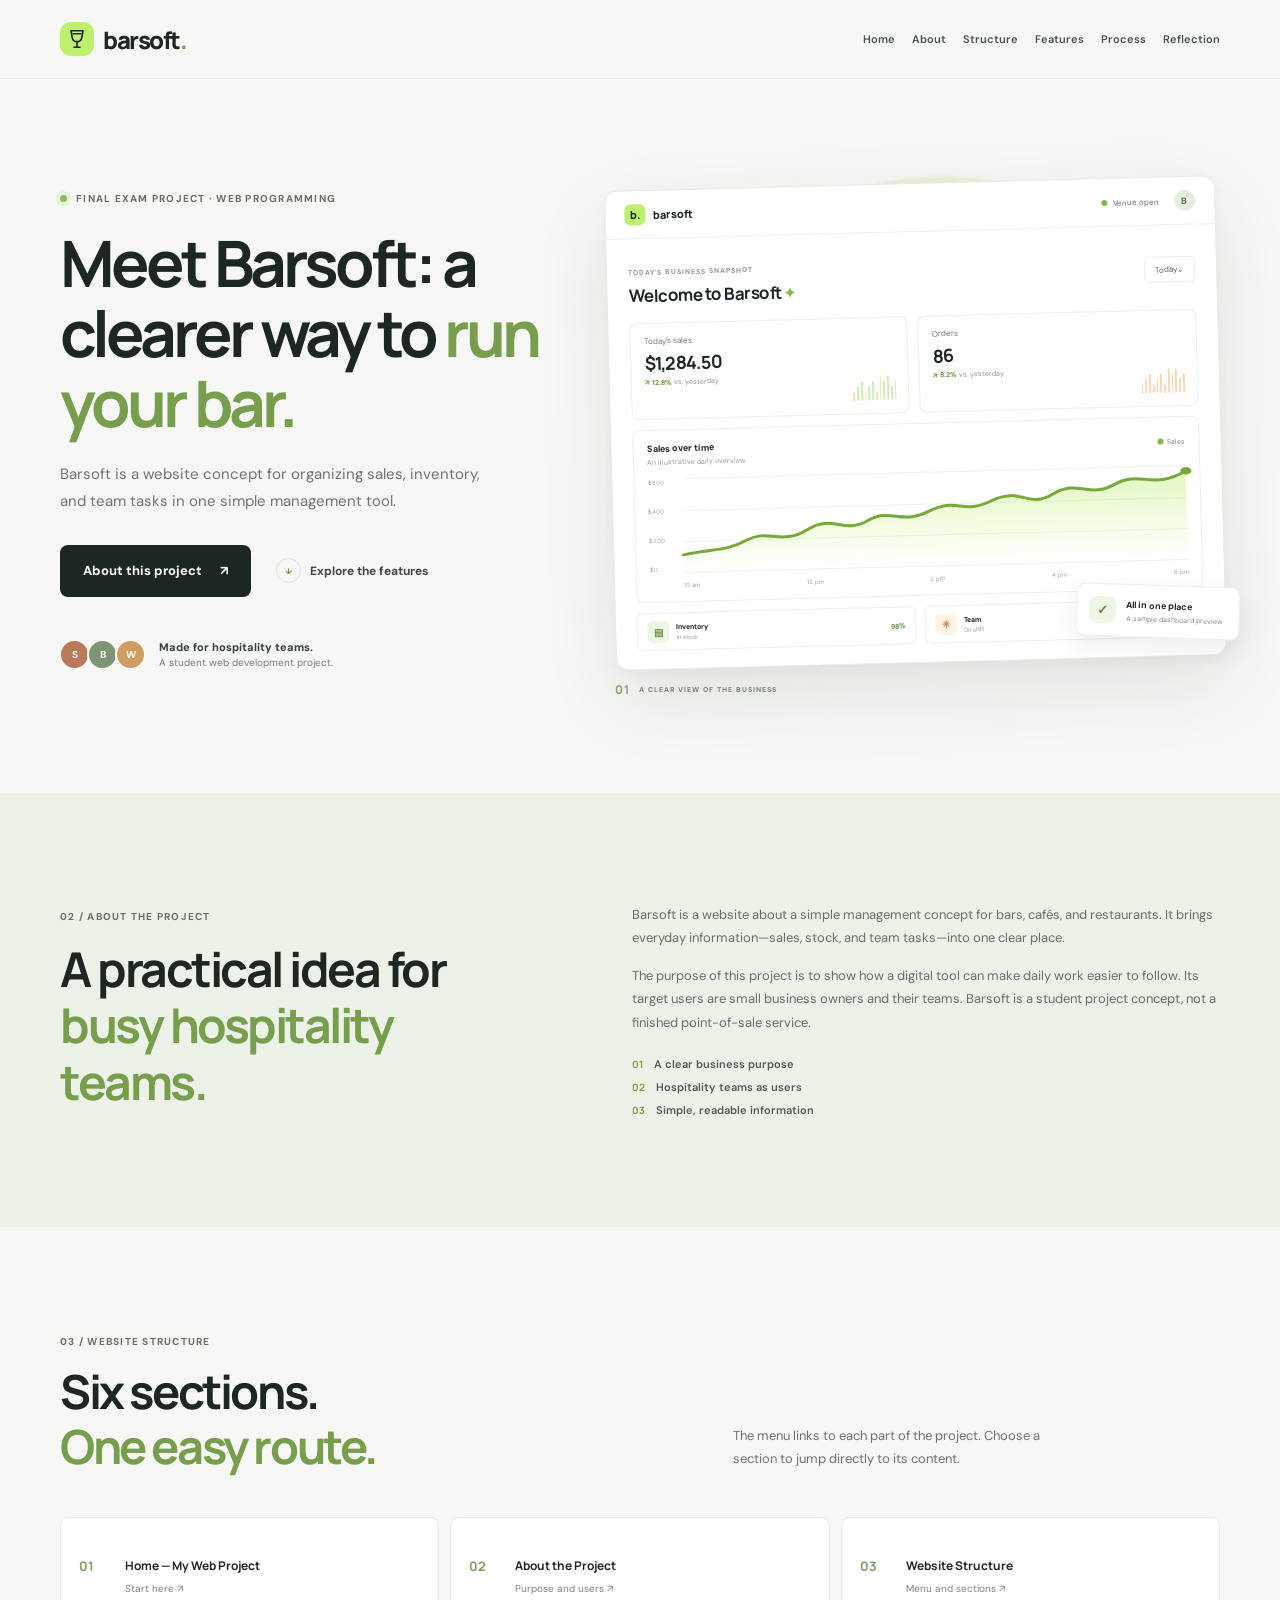
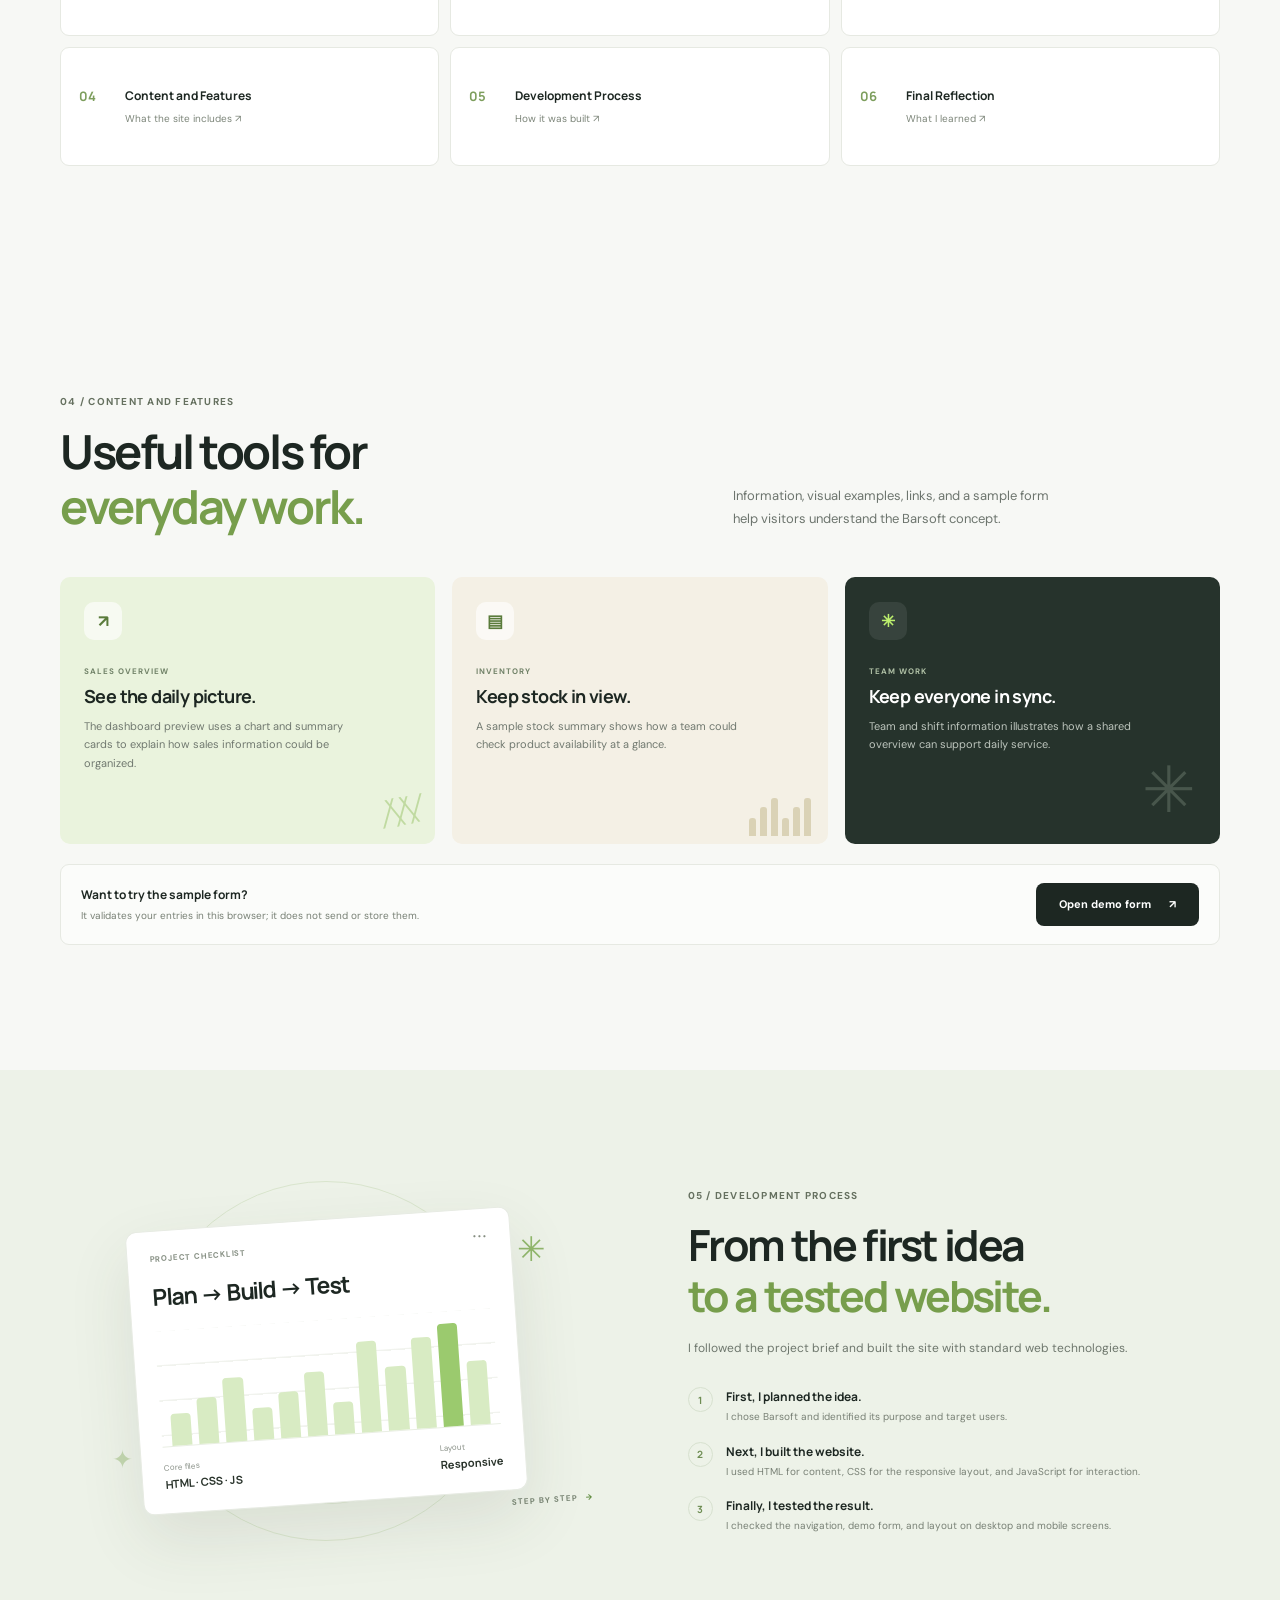
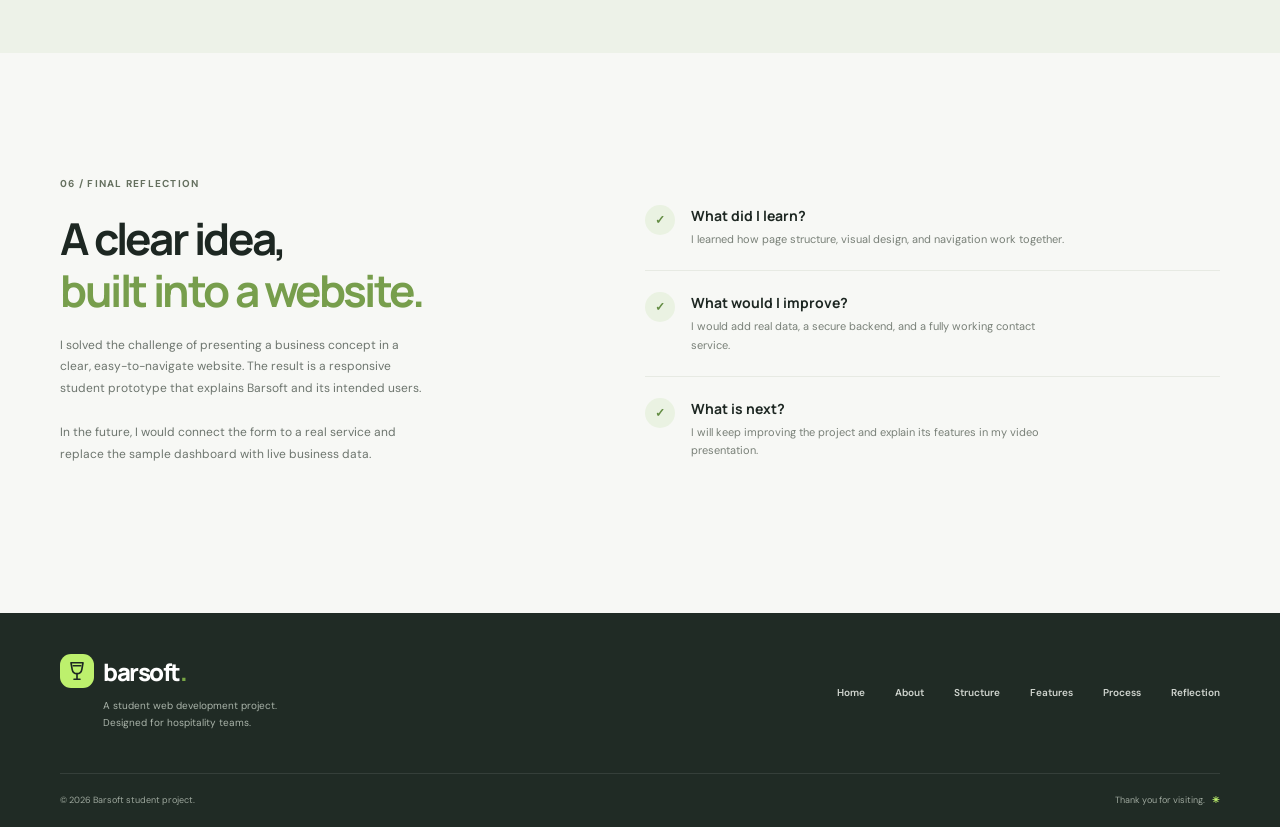
==== index.html @ 52012f5a "Add files via upload" ====
<!doctype html>
<html lang="en">
  <head>
    <meta charset="utf-8">
    <meta name="viewport" content="width=device-width, initial-scale=1">
    <meta name="theme-color" content="#f7f8f5">
    <meta name="description" content="Explore Barsoft, a web project concept for organizing sales, inventory, and team tasks for bars and restaurants.">
    <title>Barsoft — My Web Development Project</title>
    <link rel="preconnect" href="https://fonts.googleapis.com">
    <link rel="preconnect" href="https://fonts.gstatic.com" crossorigin>
    <link href="https://fonts.googleapis.com/css2?family=DM+Sans:wght@400;500;600;700&family=Manrope:wght@400;500;600;700;800&display=swap" rel="stylesheet">
    <link rel="stylesheet" href="styles.css">
    <script src="script.js" defer></script>
  </head>
  <body>
    <header class="site-header">
      <nav class="navigation container" aria-label="Main navigation">
        <a class="brand" href="#home" aria-label="Barsoft home">
          <span class="brand-mark" aria-hidden="true">
            <svg viewBox="0 0 32 32" fill="none">
              <path d="M8 5h16l-1.6 9.1a6.5 6.5 0 0 1-12.8 0L8 5Z" stroke="currentColor" stroke-width="2.2" stroke-linejoin="round"/>
              <path d="M12 27h8M16 20v7M11 9h10" stroke="currentColor" stroke-width="2.2" stroke-linecap="round"/>
            </svg>
          </span>
          <span>barsoft<span class="brand-period">.</span></span>
        </a>

        <button class="menu-toggle" type="button" aria-expanded="false" aria-controls="primary-menu" aria-label="Open menu">
          <span></span>
          <span></span>
        </button>

        <div class="navigation-menu" id="primary-menu">
          <a href="#home">Home</a>
          <a href="#about">About</a>
          <a href="#structure">Structure</a>
          <a href="#content-features">Features</a>
          <a href="#development-process">Process</a>
          <a href="#final-reflection">Reflection</a>
        </div>
      </nav>
    </header>

    <main>
      <section class="hero section container" id="home">
        <div class="hero-copy">
          <p class="eyebrow"><span class="eyebrow-dot"></span> FINAL EXAM PROJECT · WEB PROGRAMMING</p>
          <h1>Meet Barsoft: a clearer way to <span>run your bar.</span></h1>
          <p class="hero-description">Barsoft is a website concept for organizing sales, inventory, and team tasks in one simple management tool.</p>
          <div class="hero-actions">
            <a class="button button-dark" href="#about">About this project <span aria-hidden="true">↗</span></a>
            <a class="text-link" href="#content-features"><span class="play-icon" aria-hidden="true">↓</span> Explore the features</a>
          </div>
          <div class="hero-proof">
            <div class="avatar-stack" aria-hidden="true">
              <span class="avatar avatar-one">S</span>
              <span class="avatar avatar-two">B</span>
              <span class="avatar avatar-three">W</span>
            </div>
            <p><strong>Made for hospitality teams.</strong><br>A student web development project.</p>
          </div>
        </div>

        <div class="hero-visual" aria-label="Illustrative Barsoft sales dashboard preview">
          <div class="visual-glow"></div>
          <div class="dashboard">
            <div class="dashboard-top">
              <div class="dashboard-brand"><span class="mini-mark">b.</span> barsoft</div>
              <div class="dashboard-user"><span class="status-dot"></span> Venue open <span class="user-avatar">B</span></div>
            </div>
            <div class="dashboard-content">
              <div class="dashboard-heading">
                <div><span class="dashboard-date">TODAY'S BUSINESS SNAPSHOT</span><h2>Welcome to Barsoft <span aria-hidden="true">✦</span></h2></div>
                <span class="period-pill">Today⌄</span>
              </div>
              <div class="metric-grid">
                <article class="metric-card">
                  <span>Today's sales</span><strong>$1,284.50</strong>
                  <small class="metric-positive">↗ 12.8% <span>vs. yesterday</span></small>
                  <div class="sparkline sparkline-green" aria-hidden="true"><i></i><i></i><i></i><i></i><i></i><i></i><i></i><i></i><i></i><i></i><i></i><i></i></div>
                </article>
                <article class="metric-card">
                  <span>Orders</span><strong>86</strong>
                  <small class="metric-positive">↗ 8.2% <span>vs. yesterday</span></small>
                  <div class="sparkline sparkline-orange" aria-hidden="true"><i></i><i></i><i></i><i></i><i></i><i></i><i></i><i></i><i></i><i></i><i></i><i></i></div>
                </article>
              </div>
              <article class="sales-card">
                <div class="sales-card-heading"><div><strong>Sales over time</strong><span>An illustrative daily overview</span></div><span class="legend"><i></i> Sales</span></div>
                <div class="chart" aria-label="Illustrative chart showing sales increasing during the day">
                  <div class="chart-y-labels"><span>$600</span><span>$400</span><span>$200</span><span>$0</span></div>
                  <div class="chart-plot">
                    <span class="chart-gridline line-one"></span><span class="chart-gridline line-two"></span><span class="chart-gridline line-three"></span><span class="chart-gridline line-four"></span>
                    <svg viewBox="0 0 450 130" preserveAspectRatio="none" role="img" aria-label="Sales increase during the day in this example chart">
                      <defs><linearGradient id="chart-fill" x1="0" x2="0" y1="0" y2="1"><stop offset="0" stop-color="#bdf06d" stop-opacity=".42"/><stop offset="1" stop-color="#bdf06d" stop-opacity="0"/></linearGradient></defs>
                      <path d="M0 105 C28 97 38 102 57 87 S88 96 111 75 S143 83 165 65 S194 73 220 54 S249 61 276 42 S308 55 331 35 S363 43 386 24 S420 34 450 8 V130 H0Z" fill="url(#chart-fill)"/>
                      <path d="M0 105 C28 97 38 102 57 87 S88 96 111 75 S143 83 165 65 S194 73 220 54 S249 61 276 42 S308 55 331 35 S363 43 386 24 S420 34 450 8" fill="none" stroke="#76a83a" stroke-width="3" vector-effect="non-scaling-stroke" stroke-linecap="round"/>
                      <circle cx="450" cy="8" r="5" fill="#76a83a" vector-effect="non-scaling-stroke"/>
                    </svg>
                    <div class="chart-x-labels"><span>10 am</span><span>12 pm</span><span>2 pm</span><span>4 pm</span><span>6 pm</span></div>
                  </div>
                </div>
              </article>
              <div class="dashboard-bottom">
                <span><i class="bottom-icon inventory-icon">▤</i><span>Inventory<small>In stock</small></span><b>98%</b></span>
                <span><i class="bottom-icon team-icon">✳</i><span>Team<small>On shift</small></span><b>6 people</b></span>
              </div>
            </div>
          </div>
          <div class="floating-note"><span class="note-icon">✓</span><span><strong>All in one place</strong><small>A sample dashboard preview</small></span></div>
          <div class="visual-caption"><span>01</span> A CLEAR VIEW OF THE BUSINESS</div>
        </div>
      </section>

      <section class="about-section section" id="about">
        <div class="container about-layout">
          <div>
            <p class="eyebrow">02 / ABOUT THE PROJECT</p>
            <h2>A practical idea for <span>busy hospitality teams.</span></h2>
          </div>
          <div class="about-copy">
            <p>Barsoft is a website about a simple management concept for bars, cafés, and restaurants. It brings everyday information—sales, stock, and team tasks—into one clear place.</p>
            <p>The purpose of this project is to show how a digital tool can make daily work easier to follow. Its target users are small business owners and their teams. Barsoft is a student project concept, not a finished point-of-sale service.</p>
            <div class="about-facts">
              <span><strong>01</strong> A clear business purpose</span>
              <span><strong>02</strong> Hospitality teams as users</span>
              <span><strong>03</strong> Simple, readable information</span>
            </div>
          </div>
        </div>
      </section>

      <section class="structure-section section container" id="structure">
        <div class="section-intro">
          <p class="eyebrow">03 / WEBSITE STRUCTURE</p>
          <h2>Six sections.<br><span>One easy route.</span></h2>
          <p>The menu links to each part of the project. Choose a section to jump directly to its content.</p>
        </div>
        <div class="structure-grid">
          <a href="#home"><span>01</span><strong>Home — My Web Project</strong><i>Start here ↗</i></a>
          <a href="#about"><span>02</span><strong>About the Project</strong><i>Purpose and users ↗</i></a>
          <a href="#structure"><span>03</span><strong>Website Structure</strong><i>Menu and sections ↗</i></a>
          <a href="#content-features"><span>04</span><strong>Content and Features</strong><i>What the site includes ↗</i></a>
          <a href="#development-process"><span>05</span><strong>Development Process</strong><i>How it was built ↗</i></a>
          <a href="#final-reflection"><span>06</span><strong>Final Reflection</strong><i>What I learned ↗</i></a>
        </div>
      </section>

      <section class="section features-section container" id="content-features">
        <div class="section-intro">
          <p class="eyebrow">04 / CONTENT AND FEATURES</p>
          <h2>Useful tools for<br><span>everyday work.</span></h2>
          <p>Information, visual examples, links, and a sample form help visitors understand the Barsoft concept.</p>
        </div>
        <div class="feature-grid">
          <article class="feature-card feature-card-green">
            <span class="feature-icon">↗</span>
            <p class="feature-number">SALES OVERVIEW</p>
            <h3>See the daily picture.</h3>
            <p>The dashboard preview uses a chart and summary cards to explain how sales information could be organized.</p>
            <span class="feature-decoration sales-decoration" aria-hidden="true">╱╲╱╲╱</span>
          </article>
          <article class="feature-card feature-card-cream">
            <span class="feature-icon">▤</span>
            <p class="feature-number">INVENTORY</p>
            <h3>Keep stock in view.</h3>
            <p>A sample stock summary shows how a team could check product availability at a glance.</p>
            <span class="feature-decoration inventory-decoration" aria-hidden="true"><i></i><i></i><i></i><i></i><i></i><i></i></span>
          </article>
          <article class="feature-card feature-card-dark">
            <span class="feature-icon">✳</span>
            <p class="feature-number">TEAM WORK</p>
            <h3>Keep everyone in sync.</h3>
            <p>Team and shift information illustrates how a shared overview can support daily service.</p>
            <span class="feature-decoration team-decoration" aria-hidden="true">✳</span>
          </article>
        </div>
        <div class="feature-contact">
          <div><strong>Want to try the sample form?</strong><span>It validates your entries in this browser; it does not send or store them.</span></div>
          <button class="button button-dark demo-trigger" type="button">Open demo form <span aria-hidden="true">↗</span></button>
        </div>
      </section>

      <section class="workflow-section" id="development-process">
        <div class="container workflow-layout">
          <div class="workflow-art" aria-hidden="true">
            <div class="workflow-circle circle-back"></div>
            <div class="workflow-circle circle-front"></div>
            <div class="workflow-card">
              <div class="workflow-card-top"><span>PROJECT CHECKLIST</span><span>•••</span></div>
              <div class="workflow-card-total">Plan → Build → Test</div>
              <div class="workflow-bars"><i></i><i></i><i></i><i></i><i></i><i></i><i></i><i></i><i></i><i></i><i></i><i></i></div>
              <div class="workflow-card-foot"><span>Core files <b>HTML · CSS · JS</b></span><span>Layout <b>Responsive</b></span></div>
            </div>
            <span class="art-star star-one">✳</span><span class="art-star star-two">✦</span>
            <span class="art-label">STEP BY STEP <b>→</b></span>
          </div>
          <div class="workflow-copy">
            <p class="eyebrow">05 / DEVELOPMENT PROCESS</p>
            <h2>From the first idea<br><span>to a tested website.</span></h2>
            <p>I followed the project brief and built the site with standard web technologies.</p>
            <ol class="steps-list">
              <li><span>1</span><div><h3>First, I planned the idea.</h3><p>I chose Barsoft and identified its purpose and target users.</p></div></li>
              <li><span>2</span><div><h3>Next, I built the website.</h3><p>I used HTML for content, CSS for the responsive layout, and JavaScript for interaction.</p></div></li>
              <li><span>3</span><div><h3>Finally, I tested the result.</h3><p>I checked the navigation, demo form, and layout on desktop and mobile screens.</p></div></li>
            </ol>
          </div>
        </div>
      </section>

      <section class="benefits-section section container" id="final-reflection">
        <div class="benefits-copy">
          <p class="eyebrow">06 / FINAL REFLECTION</p>
          <h2>A clear idea,<br><span>built into a website.</span></h2>
          <p>I solved the challenge of presenting a business concept in a clear, easy-to-navigate website. The result is a responsive student prototype that explains Barsoft and its intended users.</p>
          <p>In the future, I would connect the form to a real service and replace the sample dashboard with live business data.</p>
        </div>
        <div class="benefit-list">
          <article><span class="benefit-check">✓</span><div><h3>What did I learn?</h3><p>I learned how page structure, visual design, and navigation work together.</p></div></article>
          <article><span class="benefit-check">✓</span><div><h3>What would I improve?</h3><p>I would add real data, a secure backend, and a fully working contact service.</p></div></article>
          <article><span class="benefit-check">✓</span><div><h3>What is next?</h3><p>I will keep improving the project and explain its features in my video presentation.</p></div></article>
        </div>
      </section>
    </main>

    <footer class="site-footer">
      <div class="container footer-main">
        <div class="footer-brand">
          <a class="brand brand-light" href="#home">
            <span class="brand-mark" aria-hidden="true">
              <svg viewBox="0 0 32 32" fill="none"><path d="M8 5h16l-1.6 9.1a6.5 6.5 0 0 1-12.8 0L8 5Z" stroke="currentColor" stroke-width="2.2" stroke-linejoin="round"/><path d="M12 27h8M16 20v7M11 9h10" stroke="currentColor" stroke-width="2.2" stroke-linecap="round"/></svg>
            </span>
            <span>barsoft<span class="brand-period">.</span></span>
          </a>
          <p>A student web development project.<br>Designed for hospitality teams.</p>
        </div>
        <div class="footer-links">
          <a href="#home">Home</a>
          <a href="#about">About</a>
          <a href="#structure">Structure</a>
          <a href="#content-features">Features</a>
          <a href="#development-process">Process</a>
          <a href="#final-reflection">Reflection</a>
        </div>
      </div>
      <div class="container footer-bottom"><span>© <span id="current-year">2026</span> Barsoft student project.</span><span>Thank you for visiting. <b>✳</b></span></div>
    </footer>

    <dialog class="demo-dialog" aria-labelledby="dialog-title">
      <button class="dialog-close" type="button" aria-label="Close demo form">×</button>
      <p class="eyebrow">SAMPLE INTERACTIVE FEATURE</p>
      <h2 id="dialog-title">Barsoft demo request</h2>
      <p class="dialog-description">Enter sample details to try the form. This student project does not send your information.</p>
      <form class="demo-form">
        <label for="name">Your name</label>
        <input id="name" name="name" type="text" autocomplete="name" placeholder="e.g., Alex Morgan" required>
        <label for="email">Email address</label>
        <input id="email" name="email" type="email" autocomplete="email" placeholder="alex@example.com" required>
        <label for="business">Type of business</label>
        <select id="business" name="business" required>
          <option value="" disabled selected>Select an option</option>
          <option>Restaurant</option>
          <option>Bar</option>
          <option>Café</option>
          <option>Food truck</option>
          <option>Other</option>
        </select>
        <button class="button button-dark form-submit" type="submit">Try the sample form <span aria-hidden="true">↗</span></button>
        <p class="form-message" aria-live="polite"></p>
      </form>
      <p class="form-note">Demo only: your information stays in this browser session and is not submitted to a server.</p>
    </dialog>
  </body>
</html>
---- styles.css ----
:root {
  color-scheme: light;
  --ink: #1d2722;
  --muted: #6d756e;
  --green: #bdf06d;
  --green-dark: #4f742e;
  --paper: #f7f8f5;
  --line: #e7eae3;
  --font-display: "Manrope", sans-serif;
  --font-body: "DM Sans", sans-serif;
}

* {
  box-sizing: border-box;
}

html {
  scroll-behavior: smooth;
  scroll-padding-top: 88px;
}

body {
  margin: 0;
  background: var(--paper);
  color: var(--ink);
  font-family: var(--font-body);
  -webkit-font-smoothing: antialiased;
}

body.dialog-open {
  overflow: hidden;
}

a {
  color: inherit;
  text-decoration: none;
}

button,
input,
select {
  font: inherit;
}

button,
a {
  -webkit-tap-highlight-color: transparent;
}

.container {
  width: min(1160px, calc(100% - 64px));
  margin: 0 auto;
}

.section {
  padding-top: 110px;
  padding-bottom: 110px;
}

.site-header {
  position: sticky;
  z-index: 20;
  top: 0;
  background: rgb(247 248 245 / 92%);
  border-bottom: 1px solid rgb(29 39 34 / 6%);
  backdrop-filter: blur(16px);
}

.navigation {
  display: flex;
  min-height: 78px;
  align-items: center;
  justify-content: space-between;
}

.brand {
  display: inline-flex;
  align-items: center;
  gap: 9px;
  font-family: var(--font-display);
  font-size: 24px;
  font-weight: 800;
  letter-spacing: -1.5px;
}

.brand-mark {
  display: grid;
  width: 34px;
  height: 34px;
  place-items: center;
  border-radius: 11px;
  background: var(--green);
  color: var(--ink);
}

.brand-mark svg {
  width: 24px;
  height: 24px;
}

.brand-period {
  color: #77a644;
}

.navigation-menu {
  display: flex;
  align-items: center;
  gap: 17px;
  color: #48514b;
  font-size: 11px;
  font-weight: 600;
}

.navigation-menu > a:not(.button),
.footer-links a {
  transition: color 180ms ease;
}

.navigation-menu > a:not(.button):hover,
.footer-links a:hover {
  color: var(--green-dark);
}

.button {
  display: inline-flex;
  min-height: 52px;
  align-items: center;
  justify-content: center;
  gap: 18px;
  padding: 0 23px;
  border: 0;
  border-radius: 8px;
  cursor: pointer;
  font-size: 13px;
  font-weight: 700;
  transition: background 180ms ease, transform 180ms ease;
}

.button:hover {
  transform: translateY(-2px);
}

.button-dark {
  background: var(--ink);
  color: #fff;
}

.button-dark:hover {
  background: #35423a;
}

.button-small {
  min-height: 42px;
  padding: 0 18px;
  font-size: 12px;
}

.button-lime {
  background: var(--green);
  color: var(--ink);
}

.button-lime:hover {
  background: #d0f69a;
}

.menu-toggle {
  display: none;
}

.hero {
  display: grid;
  min-height: 654px;
  align-items: center;
  grid-template-columns: .9fr 1.1fr;
  gap: 50px;
  padding-top: 83px;
  padding-bottom: 93px;
}

.eyebrow {
  display: flex;
  align-items: center;
  gap: 9px;
  margin: 0 0 23px;
  color: #65705f;
  font-size: 10px;
  font-weight: 700;
  letter-spacing: 1.25px;
}

.eyebrow-dot {
  width: 7px;
  height: 7px;
  border-radius: 50%;
  background: #8dbd52;
  box-shadow: 0 0 0 4px #8dbd521f;
}

h1,
h2,
h3,
p {
  margin-top: 0;
}

h1,
h2,
h3 {
  font-family: var(--font-display);
}

.hero h1 {
  max-width: 580px;
  margin-bottom: 22px;
  font-size: clamp(42px, 5vw, 65px);
  font-weight: 700;
  letter-spacing: -4px;
  line-height: 1.1;
}

.hero h1 span,
.section-intro h2 span,
.workflow-copy h2 span,
.benefits-copy h2 span,
.about-layout h2 span {
  color: #779e4c;
}

.hero-description {
  max-width: 430px;
  margin-bottom: 30px;
  color: var(--muted);
  font-size: 15px;
  line-height: 1.8;
}

.hero-actions {
  display: flex;
  align-items: center;
  gap: 25px;
}

.text-link {
  display: inline-flex;
  align-items: center;
  gap: 9px;
  color: #3e4740;
  font-size: 12px;
  font-weight: 700;
}

.play-icon {
  display: grid;
  width: 25px;
  height: 25px;
  place-items: center;
  border: 1px solid #dfe4da;
  border-radius: 50%;
  color: #63883c;
  font-size: 8px;
  transition: background 180ms ease;
}

.text-link:hover .play-icon {
  background: var(--green);
}

.hero-proof {
  display: flex;
  align-items: center;
  gap: 13px;
  margin-top: 42px;
}

.avatar-stack {
  display: flex;
  padding-left: 2px;
}

.avatar {
  display: grid;
  width: 31px;
  height: 31px;
  margin-left: -3px;
  place-items: center;
  border: 2px solid var(--paper);
  border-radius: 50%;
  color: #fff;
  font-size: 10px;
  font-weight: 700;
}

.avatar-one {
  background: #bc7959;
}

.avatar-two {
  background: #7d9575;
}

.avatar-three {
  background: #d09b61;
}

.hero-proof p {
  margin-bottom: 0;
  color: #777e77;
  font-size: 10px;
  line-height: 1.5;
}

.hero-proof strong {
  color: #344038;
  font-size: 11px;
}

.hero-visual {
  position: relative;
  z-index: 1;
  padding: 21px 0 37px;
}

.visual-glow {
  position: absolute;
  z-index: -1;
  inset: 3% 3% 8% 7%;
  border-radius: 50%;
  background: #e9f2d9;
  filter: blur(1px);
  transform: rotate(-12deg);
}

.dashboard {
  overflow: hidden;
  border: 1px solid #e8ebe4;
  border-radius: 13px;
  background: #fff;
  box-shadow: 0 28px 75px #2835281a, 0 4px 12px #28352808;
  transform: rotate(-1.5deg);
}

.dashboard-top {
  display: flex;
  height: 48px;
  align-items: center;
  justify-content: space-between;
  padding: 0 19px;
  border-bottom: 1px solid #f0f1ee;
}

.dashboard-brand {
  display: flex;
  align-items: center;
  gap: 7px;
  font-family: var(--font-display);
  font-size: 11px;
  font-weight: 800;
}

.mini-mark {
  display: grid;
  width: 21px;
  height: 21px;
  place-items: center;
  border-radius: 6px;
  background: var(--green);
  font-size: 11px;
}

.dashboard-user {
  display: flex;
  align-items: center;
  gap: 6px;
  color: #68716a;
  font-size: 8px;
}

.status-dot {
  width: 6px;
  height: 6px;
  border-radius: 50%;
  background: #78ba4b;
}

.user-avatar {
  display: grid;
  width: 21px;
  height: 21px;
  margin-left: 9px;
  place-items: center;
  border-radius: 50%;
  background: #e7eddf;
  color: #5f7648;
  font-size: 9px;
  font-weight: 700;
}

.dashboard-content {
  padding: 20px 21px 18px;
}

.dashboard-heading {
  display: flex;
  align-items: center;
  justify-content: space-between;
  margin-bottom: 16px;
}

.dashboard-date {
  color: #90978e;
  font-size: 7px;
  font-weight: 700;
  letter-spacing: 1px;
}

.dashboard-heading h2 {
  margin: 4px 0 0;
  font-size: 17px;
  letter-spacing: -.5px;
}

.dashboard-heading h2 span {
  color: #85b54a;
  font-size: 14px;
}

.period-pill {
  padding: 7px 10px;
  border: 1px solid #eceee9;
  border-radius: 5px;
  color: #59615b;
  font-size: 8px;
}

.metric-grid {
  display: grid;
  grid-template-columns: 1fr 1fr;
  gap: 10px;
  margin-bottom: 10px;
}

.metric-card {
  position: relative;
  overflow: hidden;
  min-height: 97px;
  padding: 12px 13px;
  border: 1px solid #eff0ed;
  border-radius: 7px;
  background: #fdfdfc;
}

.metric-card > span {
  display: block;
  margin-bottom: 5px;
  color: #737b73;
  font-size: 8px;
}

.metric-card strong {
  display: block;
  font-family: var(--font-display);
  font-size: 18px;
  letter-spacing: -.7px;
}

.metric-positive {
  display: block;
  margin-top: 3px;
  color: #649141;
  font-size: 7px;
  font-style: normal;
  font-weight: 700;
}

.metric-positive span {
  color: #92988f;
  font-weight: 400;
}

.sparkline {
  position: absolute;
  right: 12px;
  bottom: 13px;
  display: flex;
  width: 43px;
  height: 24px;
  align-items: end;
  gap: 2px;
}

.sparkline i {
  flex: 1;
  border-radius: 2px 2px 0 0;
  background: #d3ebbc;
}

.sparkline i:nth-child(3n + 1) { height: 35%; }
.sparkline i:nth-child(3n + 2) { height: 58%; }
.sparkline i:nth-child(3n) { height: 80%; }
.sparkline i:nth-child(8),
.sparkline i:nth-child(10) { height: 100%; }
.sparkline-orange i { background: #f3d9b8; }

.sales-card {
  padding: 12px 13px 10px;
  border: 1px solid #eff0ed;
  border-radius: 7px;
}

.sales-card-heading {
  display: flex;
  align-items: center;
  justify-content: space-between;
}

.sales-card-heading > div {
  display: grid;
  gap: 3px;
}

.sales-card-heading strong {
  font-size: 9px;
}

.sales-card-heading > div > span {
  color: #939990;
  font-size: 7px;
}

.legend {
  display: flex;
  align-items: center;
  gap: 4px;
  color: #80877f;
  font-size: 7px;
}

.legend i {
  width: 6px;
  height: 6px;
  border-radius: 50%;
  background: #87b74e;
}

.chart {
  display: grid;
  height: 113px;
  grid-template-columns: 34px 1fr;
  margin-top: 12px;
}

.chart-y-labels {
  display: flex;
  flex-direction: column;
  justify-content: space-between;
  padding: 0 0 18px;
  color: #a0a59e;
  font-size: 6px;
}

.chart-plot {
  position: relative;
  margin-bottom: 18px;
}

.chart-gridline {
  position: absolute;
  right: 0;
  left: 0;
  height: 1px;
  background: #f0f2ed;
}

.line-one { top: 0; }
.line-two { top: 33.3%; }
.line-three { top: 66.6%; }
.line-four { bottom: 0; }

.chart-plot svg {
  position: absolute;
  z-index: 1;
  inset: 0;
  overflow: visible;
  width: 100%;
  height: 100%;
}

.chart-x-labels {
  position: absolute;
  right: 0;
  bottom: -16px;
  left: 0;
  display: flex;
  justify-content: space-between;
  color: #a0a59e;
  font-size: 6px;
}

.dashboard-bottom {
  display: grid;
  grid-template-columns: 1fr 1fr;
  gap: 9px;
  margin-top: 10px;
}

.dashboard-bottom > span {
  display: flex;
  min-height: 38px;
  align-items: center;
  gap: 7px;
  padding: 6px 9px;
  border: 1px solid #eff0ed;
  border-radius: 6px;
  font-size: 7px;
  font-weight: 700;
}

.dashboard-bottom > span > span {
  display: grid;
  gap: 2px;
}

.dashboard-bottom small {
  color: #9a9f98;
  font-size: 6px;
  font-weight: 400;
}

.dashboard-bottom b {
  margin-left: auto;
  color: #678d43;
  font-size: 7px;
}

.bottom-icon {
  display: grid;
  width: 22px;
  height: 22px;
  place-items: center;
  border-radius: 6px;
  font-size: 10px;
  font-style: normal;
}

.inventory-icon {
  background: #eff5e6;
  color: #6e9844;
}

.team-icon {
  background: #fff3e5;
  color: #c18b4e;
}

.floating-note {
  position: absolute;
  right: -20px;
  bottom: 62px;
  display: flex;
  align-items: center;
  gap: 10px;
  padding: 12px 16px 12px 12px;
  border: 1px solid #edf0e9;
  border-radius: 9px;
  background: #fff;
  box-shadow: 0 10px 24px #28352815;
  transform: rotate(2deg);
}

.note-icon {
  display: grid;
  width: 27px;
  height: 27px;
  place-items: center;
  border-radius: 8px;
  background: #eef6e6;
  color: #638b3e;
  font-size: 13px;
  font-weight: 700;
}

.floating-note > span:last-child {
  display: grid;
  gap: 3px;
}

.floating-note strong {
  font-size: 9px;
}

.floating-note small {
  color: #858c84;
  font-size: 7px;
}

.visual-caption {
  position: absolute;
  bottom: 2px;
  left: 5px;
  display: flex;
  align-items: center;
  gap: 9px;
  color: #777f75;
  font-size: 7px;
  font-weight: 700;
  letter-spacing: 1px;
}

.visual-caption span {
  color: #84a75b;
  font-family: var(--font-display);
  font-size: 12px;
}

.trust-strip {
  border-top: 1px solid var(--line);
  border-bottom: 1px solid var(--line);
  background: #fbfcfa;
}

.trust-inner {
  display: flex;
  min-height: 112px;
  align-items: center;
  justify-content: space-between;
  gap: 35px;
}

.trust-inner > p {
  flex: 0 0 auto;
  margin: 0;
  color: #969d94;
  font-size: 8px;
  letter-spacing: 1px;
  line-height: 1.8;
}

.trust-inner > p strong {
  color: #546052;
  font-size: 9px;
}

.business-types {
  display: flex;
  flex: 1;
  justify-content: space-around;
  gap: 15px;
  color: #616a61;
  font-family: var(--font-display);
  font-size: 12px;
  font-weight: 700;
}

.business-types span {
  white-space: nowrap;
}

.business-types span:first-child,
.business-types span:nth-child(3) {
  color: #81965d;
}

.features-section {
  padding-top: 119px;
  padding-bottom: 125px;
}

.about-section {
  background: #edf2e8;
}

.about-layout {
  display: grid;
  align-items: center;
  grid-template-columns: .9fr 1.1fr;
  gap: 90px;
}

.about-layout .eyebrow {
  margin-bottom: 18px;
}

.about-layout h2 {
  max-width: 470px;
  margin: 0;
  font-size: clamp(35px, 4vw, 48px);
  letter-spacing: -2.5px;
  line-height: 1.18;
}

.about-copy > p {
  margin-bottom: 14px;
  color: #687267;
  font-size: 13px;
  line-height: 1.8;
}

.about-copy > p:last-of-type {
  margin-bottom: 23px;
}

.about-facts {
  display: grid;
  gap: 9px;
}

.about-facts span {
  display: flex;
  align-items: center;
  gap: 11px;
  color: #505c4e;
  font-size: 11px;
  font-weight: 600;
}

.about-facts strong {
  color: #779e4c;
  font-family: var(--font-display);
  font-size: 10px;
}

.structure-section {
  padding-top: 108px;
  padding-bottom: 110px;
}

.structure-grid {
  display: grid;
  grid-template-columns: repeat(3, 1fr);
  gap: 11px;
}

.structure-grid a {
  display: grid;
  min-height: 119px;
  grid-template-columns: 35px 1fr;
  align-content: center;
  gap: 8px 11px;
  padding: 18px;
  border: 1px solid #e6e9e2;
  border-radius: 9px;
  background: #fff;
  transition: border-color 180ms ease, transform 180ms ease, box-shadow 180ms ease;
}

.structure-grid a:hover {
  border-color: #c8d9b8;
  box-shadow: 0 9px 22px #293a2510;
  transform: translateY(-2px);
}

.structure-grid a > span {
  grid-row: span 2;
  color: #7d9e5d;
  font-family: var(--font-display);
  font-size: 13px;
  font-weight: 700;
}

.structure-grid strong {
  align-self: end;
  font-family: var(--font-display);
  font-size: 12px;
}

.structure-grid i {
  color: #7c8579;
  font-size: 10px;
  font-style: normal;
}

.section-intro {
  display: grid;
  align-items: end;
  grid-template-columns: 1fr .8fr;
  column-gap: 65px;
  margin-bottom: 42px;
}

.section-intro .eyebrow {
  grid-column: 1 / -1;
  margin-bottom: 16px;
}

.section-intro h2,
.workflow-copy h2,
.benefits-copy h2 {
  margin-bottom: 0;
  font-size: clamp(33px, 4vw, 47px);
  font-weight: 700;
  letter-spacing: -2.4px;
  line-height: 1.18;
}

.section-intro > p:last-child {
  max-width: 330px;
  margin-bottom: 4px;
  color: var(--muted);
  font-size: 13px;
  line-height: 1.75;
}

.feature-grid {
  display: grid;
  grid-template-columns: repeat(3, 1fr);
  gap: 17px;
}

.feature-card {
  position: relative;
  overflow: hidden;
  min-height: 267px;
  padding: 25px 24px;
  border-radius: 10px;
}

.feature-card-green {
  background: #eaf3dd;
}

.feature-card-cream {
  background: #f4f0e5;
}

.feature-card-dark {
  background: #26332c;
  color: #fff;
}

.feature-icon {
  display: grid;
  width: 38px;
  height: 38px;
  margin-bottom: 26px;
  place-items: center;
  border-radius: 10px;
  background: #ffffffa1;
  color: #5a7b3b;
  font-size: 17px;
  font-weight: 700;
}

.feature-card-dark .feature-icon {
  background: #ffffff14;
  color: var(--green);
}

.feature-number {
  margin-bottom: 8px;
  color: #718268;
  font-size: 8px;
  font-weight: 700;
  letter-spacing: 1px;
}

.feature-card-dark .feature-number {
  color: #b0c1a6;
}

.feature-card h3 {
  position: relative;
  z-index: 1;
  margin-bottom: 9px;
  font-size: 18px;
  letter-spacing: -.6px;
}

.feature-card > p:last-of-type {
  position: relative;
  z-index: 1;
  max-width: 270px;
  margin-bottom: 0;
  color: #717970;
  font-size: 11px;
  line-height: 1.7;
}

.feature-card-dark > p:last-of-type {
  color: #bdc5bd;
}

.feature-contact {
  display: flex;
  align-items: center;
  justify-content: space-between;
  gap: 24px;
  margin-top: 20px;
  padding: 18px 20px;
  border: 1px solid #e6e9e2;
  border-radius: 9px;
  background: #fbfcfa;
}

.feature-contact > div {
  display: grid;
  gap: 5px;
}

.feature-contact strong {
  font-family: var(--font-display);
  font-size: 12px;
}

.feature-contact > div > span {
  color: #788075;
  font-size: 10px;
  line-height: 1.5;
}

.feature-contact .button {
  min-height: 43px;
  flex: 0 0 auto;
  font-size: 11px;
}

.feature-decoration {
  position: absolute;
  right: 17px;
  bottom: 8px;
  color: #c2d8ab;
  font-size: 50px;
  font-weight: 400;
  opacity: .7;
}

.sales-decoration {
  right: 19px;
  bottom: 17px;
  color: #afd088;
  font-size: 24px;
  letter-spacing: -7px;
  transform: rotate(-12deg);
}

.inventory-decoration {
  display: flex;
  height: 43px;
  align-items: end;
  gap: 4px;
  opacity: .75;
}

.inventory-decoration i {
  width: 7px;
  border-radius: 3px 3px 0 0;
  background: #d2c9a6;
}

.inventory-decoration i:nth-child(1),
.inventory-decoration i:nth-child(4) { height: 18px; }
.inventory-decoration i:nth-child(2),
.inventory-decoration i:nth-child(5) { height: 29px; }
.inventory-decoration i:nth-child(3),
.inventory-decoration i:nth-child(6) { height: 38px; }

.team-decoration {
  right: 24px;
  bottom: 12px;
  color: #57665a;
  font-size: 64px;
}

.workflow-section {
  overflow: hidden;
  background: #edf2e8;
}

.workflow-layout {
  display: grid;
  min-height: 583px;
  align-items: center;
  grid-template-columns: 1fr 1fr;
  gap: 95px;
  padding-top: 90px;
  padding-bottom: 90px;
}

.workflow-art {
  position: relative;
  display: grid;
  min-height: 350px;
  place-items: center;
}

.workflow-circle {
  position: absolute;
  border: 1px solid #d9e5cd;
  border-radius: 50%;
}

.circle-back {
  width: 360px;
  height: 360px;
}

.circle-front {
  width: 285px;
  height: 285px;
}

.workflow-card {
  position: relative;
  z-index: 1;
  width: min(100%, 385px);
  padding: 22px;
  border: 1px solid #e7ebe3;
  border-radius: 11px;
  background: #fff;
  box-shadow: 0 26px 65px #3745301b;
  transform: rotate(-4deg);
}

.workflow-card-top {
  display: flex;
  justify-content: space-between;
  color: #879084;
  font-size: 8px;
  font-weight: 700;
  letter-spacing: .8px;
}

.workflow-card-top span:last-child {
  color: #858d81;
  letter-spacing: 2px;
}

.workflow-card-total {
  margin-top: 17px;
  font-family: var(--font-display);
  font-size: 23px;
  font-weight: 700;
  letter-spacing: -1px;
}

.workflow-card-total i {
  margin-left: 7px;
  color: #6f9c45;
  font-family: var(--font-body);
  font-size: 9px;
  font-style: normal;
  font-weight: 600;
  letter-spacing: 0;
}

.workflow-bars {
  display: flex;
  height: 116px;
  align-items: end;
  gap: 7px;
  margin: 19px 0 15px;
  padding: 12px 10px 0;
  border-bottom: 1px solid #e9eee3;
  background: repeating-linear-gradient(to bottom, transparent 0, transparent 33px, #f1f3ee 34px, #f1f3ee 35px);
}

.workflow-bars i {
  flex: 1;
  border-radius: 4px 4px 0 0;
  background: #d8ebc3;
}

.workflow-bars i:nth-child(3n + 1) { height: 31%; }
.workflow-bars i:nth-child(3n + 2) { height: 45%; }
.workflow-bars i:nth-child(3n) { height: 62%; }
.workflow-bars i:nth-child(8),
.workflow-bars i:nth-child(10) { height: 88%; }
.workflow-bars i:nth-child(11) { height: 100%; background: #9bca6e; }

.workflow-card-foot {
  display: flex;
  justify-content: space-between;
  color: #899087;
  font-size: 8px;
}

.workflow-card-foot b {
  display: block;
  margin-top: 4px;
  color: #29332b;
  font-family: var(--font-display);
  font-size: 11px;
}

.art-star {
  position: absolute;
  color: #91b76c;
}

.star-one {
  top: 41px;
  right: 48px;
  font-size: 34px;
}

.star-two {
  bottom: 60px;
  left: 52px;
  color: #c3d6af;
  font-size: 25px;
}

.art-label {
  position: absolute;
  right: 0;
  bottom: 32px;
  color: #798574;
  font-size: 8px;
  font-weight: 700;
  letter-spacing: 1px;
  transform: rotate(-4deg);
}

.art-label b {
  margin-left: 5px;
  color: #618c40;
}

.workflow-copy .eyebrow {
  margin-bottom: 18px;
}

.workflow-copy h2 {
  font-size: clamp(31px, 3.5vw, 43px);
}

.workflow-copy > p:not(.eyebrow) {
  max-width: 440px;
  margin: 17px 0 27px;
  color: #6e776d;
  font-size: 12px;
  line-height: 1.8;
}

.steps-list {
  display: grid;
  gap: 17px;
  margin: 0;
  padding: 0;
  list-style: none;
}

.steps-list li {
  display: flex;
  align-items: flex-start;
  gap: 13px;
}

.steps-list li > span {
  display: grid;
  width: 25px;
  height: 25px;
  flex: 0 0 auto;
  place-items: center;
  border: 1px solid #d7e1cf;
  border-radius: 50%;
  color: #6e8d53;
  font-family: var(--font-display);
  font-size: 10px;
  font-weight: 700;
}

.steps-list h3 {
  margin: 1px 0 4px;
  font-size: 12px;
}

.steps-list p {
  margin: 0;
  color: #788075;
  font-size: 10px;
  line-height: 1.55;
}

.benefits-section {
  display: grid;
  align-items: center;
  grid-template-columns: .9fr 1.1fr;
  gap: 115px;
  padding-top: 124px;
  padding-bottom: 124px;
}

.benefits-copy h2 {
  font-size: clamp(32px, 3.8vw, 44px);
}

.benefits-copy > p:not(.eyebrow) {
  max-width: 370px;
  margin: 18px 0 23px;
  color: var(--muted);
  font-size: 12px;
  line-height: 1.8;
}

.dark-link {
  color: #324034;
}

.benefit-list {
  display: grid;
  gap: 0;
}

.benefit-list article {
  display: flex;
  gap: 16px;
  padding: 21px 0;
  border-bottom: 1px solid #e7eae3;
}

.benefit-list article:first-child {
  padding-top: 0;
}

.benefit-list article:last-child {
  padding-bottom: 0;
  border-bottom: 0;
}

.benefit-check {
  display: grid;
  width: 30px;
  height: 30px;
  flex: 0 0 auto;
  place-items: center;
  border-radius: 50%;
  background: #eaf2e2;
  color: #638c43;
  font-size: 12px;
  font-weight: 700;
}

.benefit-list h3 {
  margin: 1px 0 5px;
  font-size: 14px;
}

.benefit-list p {
  max-width: 380px;
  margin: 0;
  color: #798078;
  font-size: 11px;
  line-height: 1.7;
}

.cta-section {
  position: relative;
  overflow: hidden;
  margin-bottom: 95px;
  padding: 48px 56px;
  border-radius: 13px;
  background: #26332c;
  color: #fff;
}

.cta-content {
  position: relative;
  z-index: 1;
  display: flex;
  align-items: center;
  justify-content: space-between;
  gap: 30px;
}

.cta-section .eyebrow {
  margin-bottom: 13px;
  color: #c0d0b4;
}

.cta-section h2 {
  margin-bottom: 10px;
  font-size: clamp(25px, 3vw, 36px);
  font-weight: 700;
  letter-spacing: -1.6px;
  line-height: 1.25;
}

.cta-section h2 span {
  color: #c1e797;
}

.cta-section p:not(.eyebrow) {
  margin-bottom: 0;
  color: #c0c9c0;
  font-size: 11px;
}

.cta-decoration {
  position: absolute;
  top: -66px;
  right: 210px;
  color: #ffffff08;
  font-size: 270px;
  line-height: 1;
}

.site-footer {
  background: #202b25;
  color: #fff;
}

.footer-main {
  display: flex;
  min-height: 160px;
  align-items: center;
  justify-content: space-between;
}

.brand-light {
  color: #fff;
}

.footer-brand p {
  margin: 10px 0 0 43px;
  color: #aab4aa;
  font-size: 10px;
  line-height: 1.65;
}

.footer-links {
  display: flex;
  gap: 30px;
  color: #d0d5cf;
  font-size: 10px;
  font-weight: 600;
}

.footer-bottom {
  display: flex;
  min-height: 54px;
  align-items: center;
  justify-content: space-between;
  border-top: 1px solid #ffffff18;
  color: #9da79d;
  font-size: 9px;
}

.footer-bottom b {
  margin-left: 5px;
  color: var(--green);
}

.demo-dialog {
  position: fixed;
  width: min(440px, calc(100% - 32px));
  max-width: none;
  max-height: calc(100% - 32px);
  padding: 34px;
  border: 1px solid #e6eae1;
  border-radius: 14px;
  background: var(--paper);
  color: var(--ink);
  box-shadow: 0 24px 80px #111a1240;
}

.demo-dialog[open] {
  animation: dialog-in 180ms ease-out;
}

.demo-dialog::backdrop {
  background: rgb(22 29 24 / 60%);
  backdrop-filter: blur(3px);
}

.dialog-close {
  position: absolute;
  top: 16px;
  right: 17px;
  display: grid;
  width: 31px;
  height: 31px;
  place-items: center;
  border: 0;
  border-radius: 50%;
  background: #edf0e9;
  color: #535c54;
  cursor: pointer;
  font-size: 21px;
}

.demo-dialog .eyebrow {
  margin: 3px 0 12px;
}

.demo-dialog h2 {
  margin-bottom: 8px;
  font-size: 29px;
  letter-spacing: -1.1px;
}

.dialog-description {
  margin-bottom: 21px;
  color: var(--muted);
  font-size: 12px;
  line-height: 1.65;
}

.demo-form {
  display: grid;
  gap: 8px;
}

.demo-form label {
  margin-top: 5px;
  color: #475047;
  font-size: 10px;
  font-weight: 700;
}

.demo-form input,
.demo-form select {
  width: 100%;
  min-height: 43px;
  padding: 0 12px;
  border: 1px solid #e0e5db;
  border-radius: 7px;
  outline: none;
  background: #fff;
  color: var(--ink);
  font-size: 11px;
}

.demo-form input:focus,
.demo-form select:focus {
  border-color: #92b96a;
  box-shadow: 0 0 0 3px #a9d37b35;
}

.demo-form input::placeholder {
  color: #a6aca4;
}

.form-submit {
  width: 100%;
  margin-top: 11px;
}

.form-message {
  min-height: 0;
  margin: 0;
  color: #507b35;
  font-size: 11px;
  line-height: 1.5;
}

.form-message:not(:empty) {
  margin-top: 3px;
}

.form-note {
  margin: 15px 0 0;
  color: #8c938b;
  font-size: 9px;
  line-height: 1.5;
}

@keyframes dialog-in {
  from { opacity: 0; transform: translateY(8px) scale(.99); }
  to { opacity: 1; transform: translateY(0) scale(1); }
}

@media (max-width: 980px) {
  .container {
    width: min(100% - 48px, 760px);
  }

  .navigation-menu {
    gap: 20px;
  }

  .hero {
    grid-template-columns: .9fr 1.1fr;
    gap: 27px;
  }

  .hero h1 {
    font-size: clamp(40px, 5.7vw, 55px);
    letter-spacing: -3px;
  }

  .floating-note {
    right: -8px;
  }

  .workflow-layout {
    gap: 48px;
  }

  .benefits-section {
    gap: 60px;
  }

  .feature-card {
    padding: 22px 19px;
  }
}

@media (max-width: 720px) {
  html {
    scroll-padding-top: 72px;
  }

  .container {
    width: calc(100% - 40px);
  }

  .navigation {
    min-height: 68px;
  }

  .brand {
    font-size: 22px;
  }

  .brand-mark {
    width: 32px;
    height: 32px;
  }

  .menu-toggle {
    display: flex;
    width: 40px;
    height: 40px;
    flex-direction: column;
    align-items: center;
    justify-content: center;
    gap: 6px;
    border: 1px solid #e4e9df;
    border-radius: 8px;
    background: transparent;
    cursor: pointer;
  }

  .menu-toggle span {
    width: 16px;
    height: 2px;
    border-radius: 2px;
    background: var(--ink);
    transition: transform 180ms ease;
  }

  .menu-toggle[aria-expanded="true"] span:first-child {
    transform: translateY(4px) rotate(45deg);
  }

  .menu-toggle[aria-expanded="true"] span:last-child {
    transform: translateY(-4px) rotate(-45deg);
  }

  .navigation-menu {
    position: absolute;
    top: 67px;
    right: 0;
    left: 0;
    display: none;
    align-items: stretch;
    gap: 0;
    padding: 8px 20px 18px;
    border-bottom: 1px solid #e6e9e2;
    background: var(--paper);
    box-shadow: 0 15px 22px #26332c0d;
  }

  .navigation-menu.is-open {
    display: flex;
    flex-direction: column;
  }

  .navigation-menu > a:not(.button) {
    padding: 13px 2px;
    border-bottom: 1px solid #e9ece6;
  }

  .navigation-menu .nav-cta {
    align-self: flex-start;
    margin-top: 14px;
  }

  .hero {
    min-height: 0;
    grid-template-columns: 1fr;
    gap: 32px;
    padding-top: 61px;
    padding-bottom: 74px;
  }

  .about-layout {
    grid-template-columns: 1fr;
    gap: 23px;
  }

  .about-layout h2 {
    max-width: 500px;
    font-size: clamp(35px, 8vw, 46px);
  }

  .structure-section {
    padding-top: 85px;
    padding-bottom: 87px;
  }

  .structure-grid {
    grid-template-columns: 1fr 1fr;
  }

  .structure-grid a {
    min-height: 110px;
    grid-template-columns: 26px 1fr;
    gap: 7px;
    padding: 14px;
  }

  .structure-grid strong {
    font-size: 11px;
  }

  .hero-copy {
    max-width: 560px;
  }

  .hero h1 {
    max-width: 520px;
    font-size: clamp(43px, 10.5vw, 62px);
    letter-spacing: -3.4px;
  }

  .hero-description {
    max-width: 470px;
    font-size: 14px;
  }

  .hero-proof {
    margin-top: 28px;
  }

  .hero-visual {
    width: min(100%, 530px);
    margin: 0 auto;
    padding-right: 8px;
    padding-left: 4px;
  }

  .visual-glow {
    inset: 6% 9% 10%;
    transform: none;
  }

  .floating-note {
    right: -3px;
    bottom: 57px;
  }

  .trust-inner {
    min-height: 120px;
    align-items: flex-start;
    flex-direction: column;
    justify-content: center;
    gap: 14px;
    padding-top: 20px;
    padding-bottom: 20px;
  }

  .trust-inner > p br {
    display: none;
  }

  .business-types {
    width: 100%;
    justify-content: flex-start;
    flex-wrap: wrap;
    gap: 12px 22px;
    font-size: 11px;
  }

  .features-section {
    padding-top: 85px;
    padding-bottom: 87px;
  }

  .section-intro {
    grid-template-columns: 1fr;
    gap: 12px;
    margin-bottom: 28px;
  }

  .section-intro .eyebrow {
    grid-column: auto;
    margin-bottom: 3px;
  }

  .section-intro h2,
  .workflow-copy h2,
  .benefits-copy h2 {
    font-size: clamp(34px, 8vw, 44px);
    letter-spacing: -2px;
  }

  .section-intro > p:last-child {
    max-width: 420px;
    margin-top: 2px;
  }

  .feature-grid {
    grid-template-columns: 1fr;
    gap: 12px;
  }

  .feature-contact {
    align-items: flex-start;
    flex-direction: column;
    gap: 14px;
  }

  .feature-card {
    min-height: 224px;
    padding: 22px;
  }

  .feature-icon {
    margin-bottom: 17px;
  }

  .workflow-layout {
    min-height: 0;
    grid-template-columns: 1fr;
    gap: 40px;
    padding-top: 73px;
    padding-bottom: 78px;
  }

  .workflow-art {
    min-height: 310px;
  }

  .circle-back {
    width: min(330px, 86vw);
    height: min(330px, 86vw);
  }

  .circle-front {
    width: min(260px, 68vw);
    height: min(260px, 68vw);
  }

  .workflow-card {
    width: min(100%, 370px);
  }

  .workflow-copy h2 {
    font-size: clamp(32px, 7vw, 42px);
  }

  .benefits-section {
    grid-template-columns: 1fr;
    gap: 36px;
    padding-top: 82px;
    padding-bottom: 82px;
  }

  .benefits-copy > p:not(.eyebrow) {
    max-width: 460px;
  }

  .cta-section {
    margin-bottom: 65px;
    padding: 36px 29px;
  }

  .cta-content {
    align-items: flex-start;
    flex-direction: column;
    gap: 24px;
  }

  .cta-section h2 {
    font-size: clamp(25px, 6vw, 33px);
  }

  .cta-decoration {
    top: 38px;
    right: -25px;
    font-size: 170px;
  }

  .footer-main {
    min-height: 0;
    align-items: flex-start;
    flex-direction: column;
    gap: 28px;
    padding-top: 35px;
    padding-bottom: 29px;
  }

  .footer-links {
    flex-wrap: wrap;
    gap: 15px 23px;
  }

  .footer-bottom {
    min-height: 65px;
    align-items: flex-start;
    flex-direction: column;
    justify-content: center;
    gap: 6px;
  }
}

@media (max-width: 420px) {
  .container {
    width: calc(100% - 32px);
  }

  .hero-actions {
    align-items: flex-start;
    flex-direction: column;
    gap: 16px;
  }

  .hero h1 {
    font-size: 43px;
    letter-spacing: -2.8px;
  }

  .structure-grid {
    grid-template-columns: 1fr;
  }

  .dashboard-top {
    padding-right: 12px;
    padding-left: 12px;
  }

  .dashboard-content {
    padding: 15px 12px 13px;
  }

  .dashboard-heading h2 {
    font-size: 15px;
  }

  .metric-card {
    min-height: 90px;
    padding: 10px;
  }

  .metric-card strong {
    font-size: 16px;
  }

  .sparkline {
    right: 9px;
    bottom: 11px;
    width: 34px;
  }

  .floating-note {
    right: -2px;
    bottom: 48px;
    padding: 9px 11px 9px 9px;
  }

  .workflow-card {
    padding: 17px;
  }

  .workflow-card-total {
    font-size: 20px;
  }

  .workflow-bars {
    gap: 4px;
  }

  .footer-links {
    gap: 14px 18px;
    font-size: 9px;
  }

  .demo-dialog {
    padding: 28px 23px;
  }
}

@media (prefers-reduced-motion: reduce) {
  *,
  *::before,
  *::after {
    scroll-behavior: auto !important;
    animation-duration: .01ms !important;
    animation-iteration-count: 1 !important;
    transition-duration: .01ms !important;
  }
}
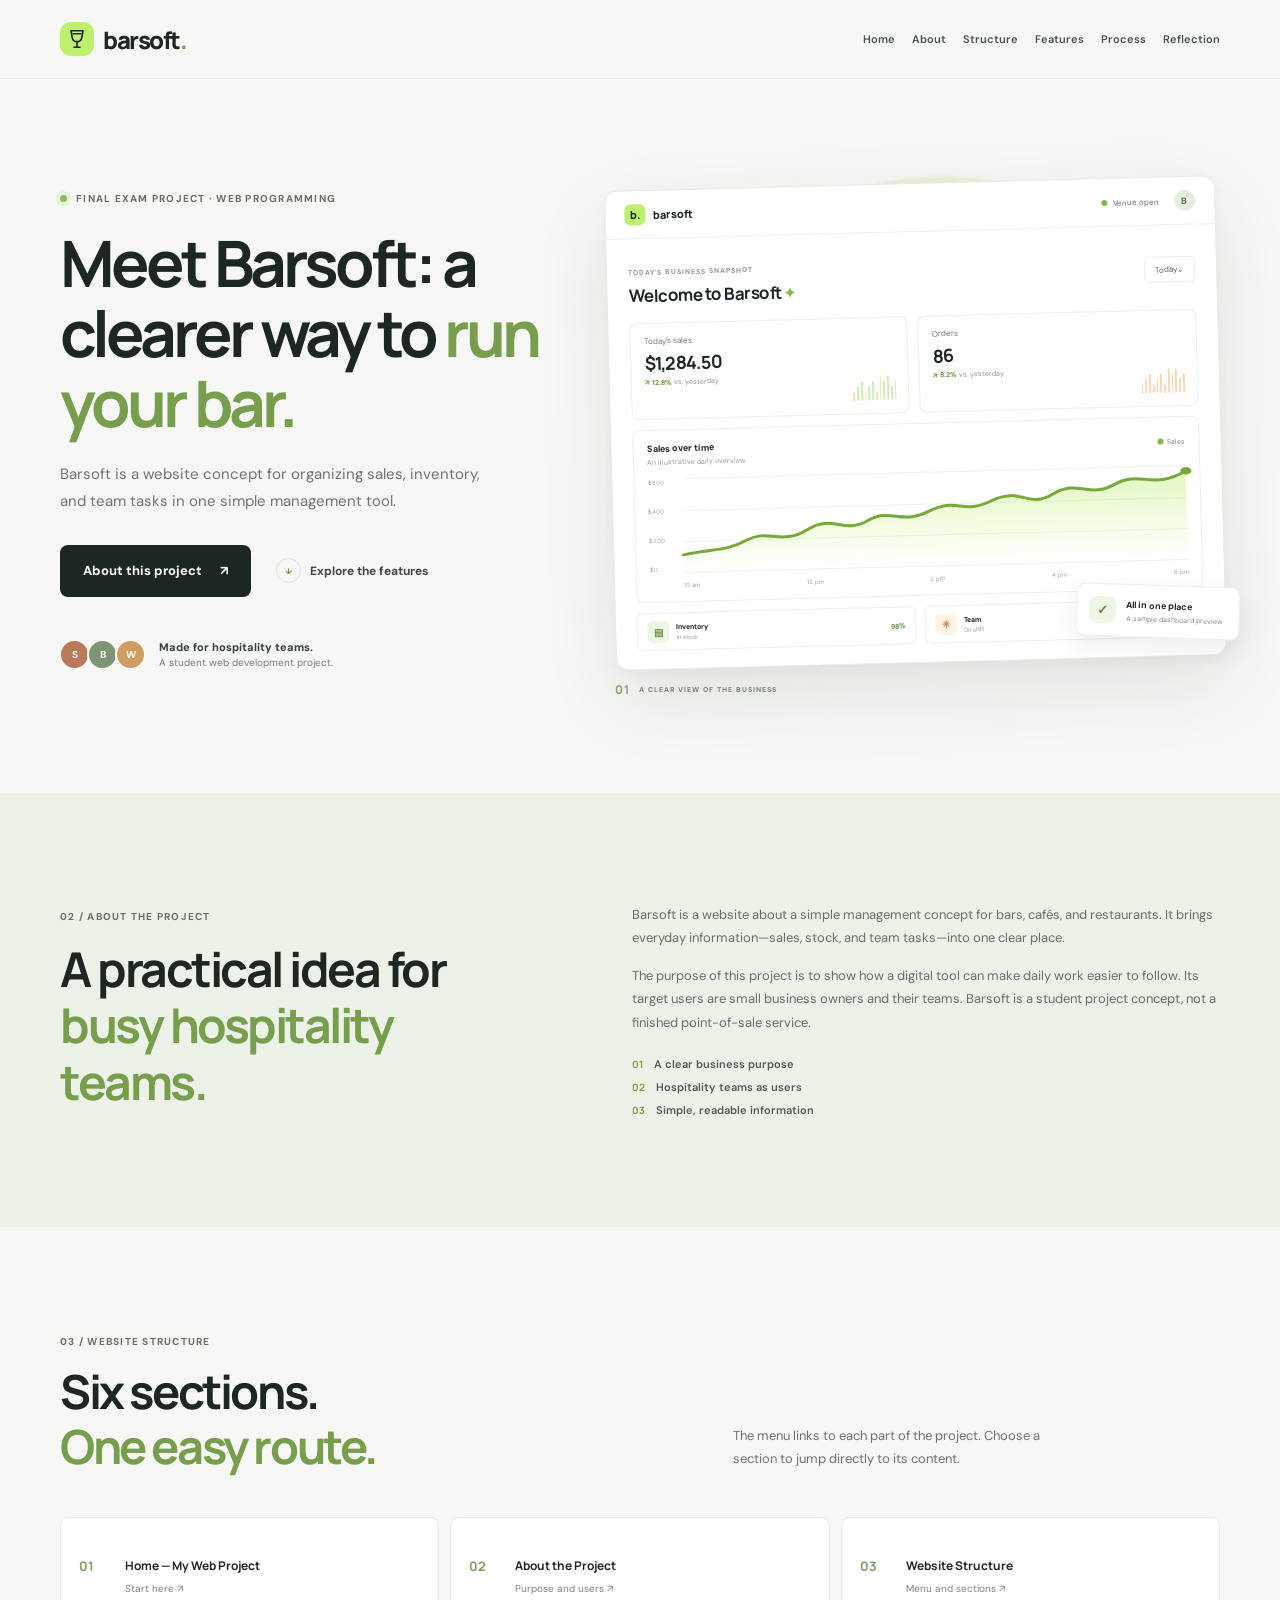
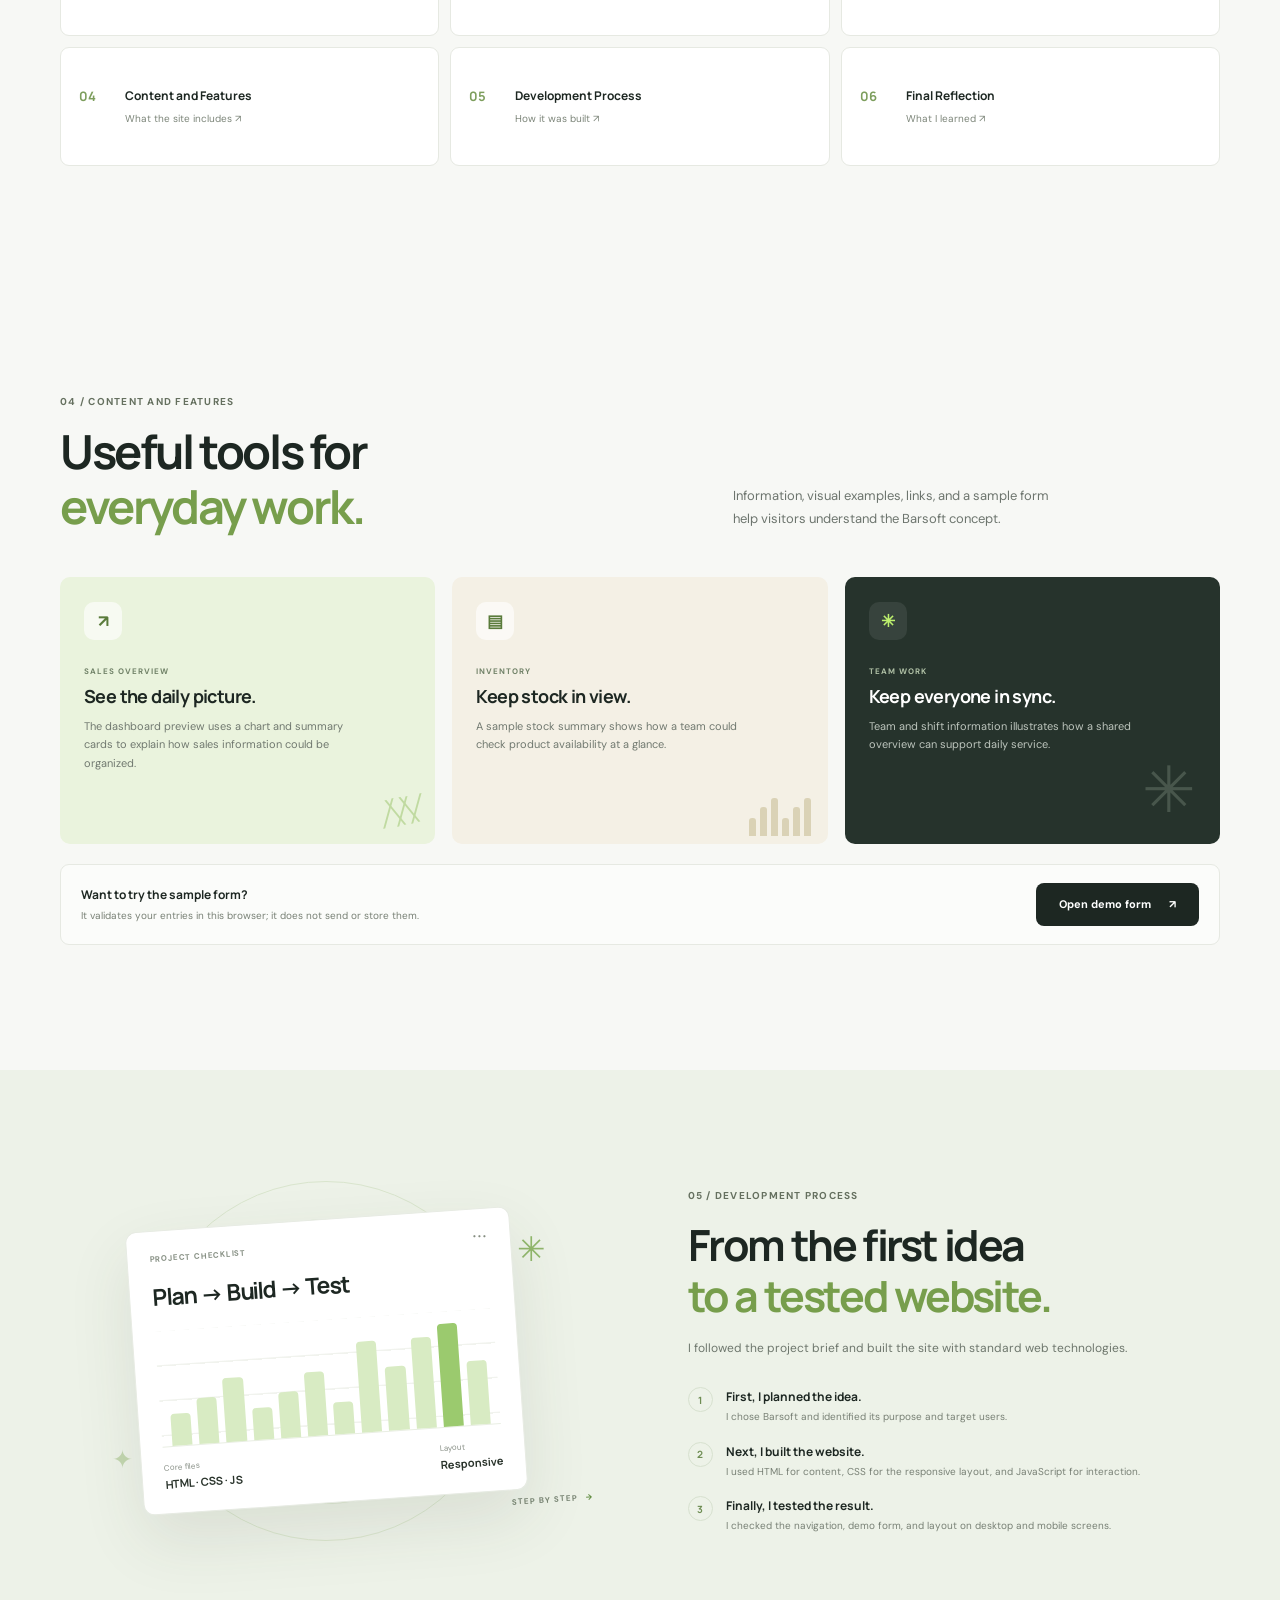
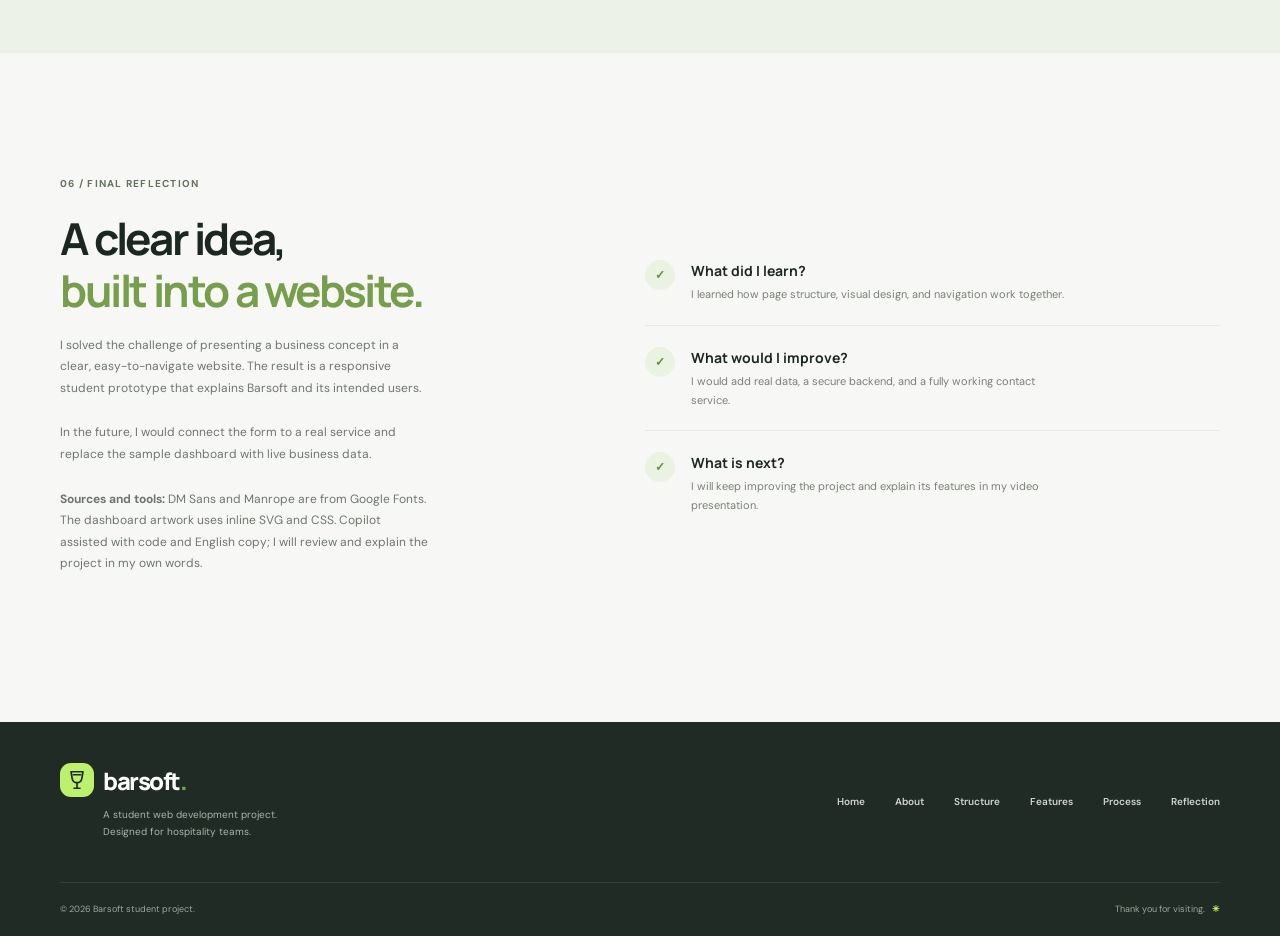
==== commit d07c8bb8: "Add source and tool credits" ====
--- a/index.html
+++ b/index.html
@@ -214,6 +214,7 @@
           <h2>A clear idea,<br><span>built into a website.</span></h2>
           <p>I solved the challenge of presenting a business concept in a clear, easy-to-navigate website. The result is a responsive student prototype that explains Barsoft and its intended users.</p>
           <p>In the future, I would connect the form to a real service and replace the sample dashboard with live business data.</p>
+          <p class="sources-note"><strong>Sources and tools:</strong> DM Sans and Manrope are from <a href="https://fonts.google.com/" target="_blank" rel="noreferrer">Google Fonts</a>. The dashboard artwork uses inline SVG and CSS. Copilot assisted with code and English copy; I will review and explain the project in my own words.</p>
         </div>
         <div class="benefit-list">
           <article><span class="benefit-check">✓</span><div><h3>What did I learn?</h3><p>I learned how page structure, visual design, and navigation work together.</p></div></article>
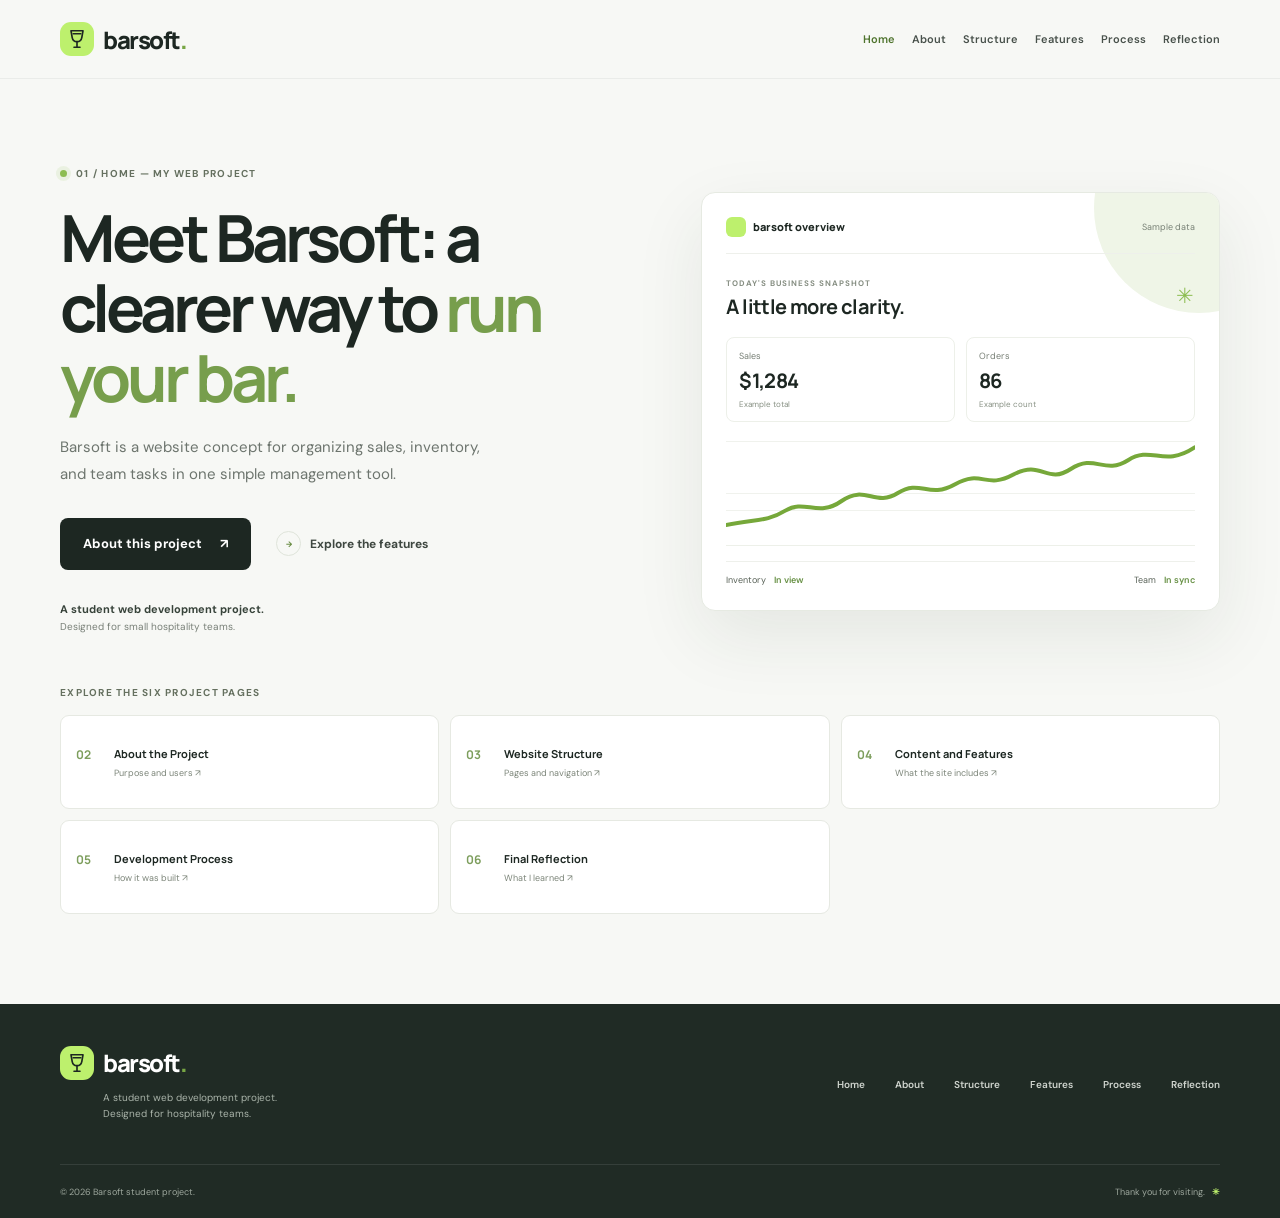
==== commit 69b891e3: "Split Barsoft project into six pages" ====
--- a/index.html
+++ b/index.html
@@ -4,8 +4,8 @@
     <meta charset="utf-8">
     <meta name="viewport" content="width=device-width, initial-scale=1">
     <meta name="theme-color" content="#f7f8f5">
-    <meta name="description" content="Explore Barsoft, a web project concept for organizing sales, inventory, and team tasks for bars and restaurants.">
-    <title>Barsoft — My Web Development Project</title>
+    <meta name="description" content="Barsoft is a student web project about a simple management concept for bars and restaurants.">
+    <title>Home — Barsoft</title>
     <link rel="preconnect" href="https://fonts.googleapis.com">
     <link rel="preconnect" href="https://fonts.gstatic.com" crossorigin>
     <link href="https://fonts.googleapis.com/css2?family=DM+Sans:wght@400;500;600;700&family=Manrope:wght@400;500;600;700;800&display=swap" rel="stylesheet">
@@ -15,261 +15,70 @@
   <body>
     <header class="site-header">
       <nav class="navigation container" aria-label="Main navigation">
-        <a class="brand" href="#home" aria-label="Barsoft home">
-          <span class="brand-mark" aria-hidden="true">
-            <svg viewBox="0 0 32 32" fill="none">
-              <path d="M8 5h16l-1.6 9.1a6.5 6.5 0 0 1-12.8 0L8 5Z" stroke="currentColor" stroke-width="2.2" stroke-linejoin="round"/>
-              <path d="M12 27h8M16 20v7M11 9h10" stroke="currentColor" stroke-width="2.2" stroke-linecap="round"/>
-            </svg>
-          </span>
+        <a class="brand" href="index.html" aria-label="Barsoft home">
+          <span class="brand-mark" aria-hidden="true"><svg viewBox="0 0 32 32" fill="none"><path d="M8 5h16l-1.6 9.1a6.5 6.5 0 0 1-12.8 0L8 5Z" stroke="currentColor" stroke-width="2.2" stroke-linejoin="round"/><path d="M12 27h8M16 20v7M11 9h10" stroke="currentColor" stroke-width="2.2" stroke-linecap="round"/></svg></span>
           <span>barsoft<span class="brand-period">.</span></span>
         </a>
-
-        <button class="menu-toggle" type="button" aria-expanded="false" aria-controls="primary-menu" aria-label="Open menu">
-          <span></span>
-          <span></span>
-        </button>
-
+        <button class="menu-toggle" type="button" aria-expanded="false" aria-controls="primary-menu" aria-label="Open menu"><span></span><span></span></button>
         <div class="navigation-menu" id="primary-menu">
-          <a href="#home">Home</a>
-          <a href="#about">About</a>
-          <a href="#structure">Structure</a>
-          <a href="#content-features">Features</a>
-          <a href="#development-process">Process</a>
-          <a href="#final-reflection">Reflection</a>
+          <a href="index.html" aria-current="page">Home</a>
+          <a href="about.html">About</a>
+          <a href="structure.html">Structure</a>
+          <a href="features.html">Features</a>
+          <a href="process.html">Process</a>
+          <a href="reflection.html">Reflection</a>
         </div>
       </nav>
     </header>
 
-    <main>
-      <section class="hero section container" id="home">
-        <div class="hero-copy">
-          <p class="eyebrow"><span class="eyebrow-dot"></span> FINAL EXAM PROJECT · WEB PROGRAMMING</p>
-          <h1>Meet Barsoft: a clearer way to <span>run your bar.</span></h1>
+    <main class="container page-main">
+      <section class="home-hero" aria-labelledby="home-title">
+        <div class="home-copy">
+          <p class="eyebrow"><span class="eyebrow-dot"></span> 01 / HOME — MY WEB PROJECT</p>
+          <h1 id="home-title">Meet Barsoft: a clearer way to <span>run your bar.</span></h1>
           <p class="hero-description">Barsoft is a website concept for organizing sales, inventory, and team tasks in one simple management tool.</p>
           <div class="hero-actions">
-            <a class="button button-dark" href="#about">About this project <span aria-hidden="true">↗</span></a>
-            <a class="text-link" href="#content-features"><span class="play-icon" aria-hidden="true">↓</span> Explore the features</a>
+            <a class="button button-dark" href="about.html">About this project <span aria-hidden="true">↗</span></a>
+            <a class="text-link" href="features.html"><span class="play-icon" aria-hidden="true">→</span> Explore the features</a>
           </div>
-          <div class="hero-proof">
-            <div class="avatar-stack" aria-hidden="true">
-              <span class="avatar avatar-one">S</span>
-              <span class="avatar avatar-two">B</span>
-              <span class="avatar avatar-three">W</span>
-            </div>
-            <p><strong>Made for hospitality teams.</strong><br>A student web development project.</p>
+          <p class="home-caption"><strong>A student web development project.</strong><br>Designed for small hospitality teams.</p>
+        </div>
+        <div class="home-visual" aria-label="Illustrative Barsoft dashboard">
+          <div class="home-visual-top"><span><i></i> barsoft overview</span><span>Sample data</span></div>
+          <p class="home-visual-label">TODAY'S BUSINESS SNAPSHOT</p>
+          <strong class="home-visual-title">A little more clarity.</strong>
+          <div class="home-metrics">
+            <div><span>Sales</span><strong>$1,284</strong><small>Example total</small></div>
+            <div><span>Orders</span><strong>86</strong><small>Example count</small></div>
           </div>
-        </div>
-
-        <div class="hero-visual" aria-label="Illustrative Barsoft sales dashboard preview">
-          <div class="visual-glow"></div>
-          <div class="dashboard">
-            <div class="dashboard-top">
-              <div class="dashboard-brand"><span class="mini-mark">b.</span> barsoft</div>
-              <div class="dashboard-user"><span class="status-dot"></span> Venue open <span class="user-avatar">B</span></div>
-            </div>
-            <div class="dashboard-content">
-              <div class="dashboard-heading">
-                <div><span class="dashboard-date">TODAY'S BUSINESS SNAPSHOT</span><h2>Welcome to Barsoft <span aria-hidden="true">✦</span></h2></div>
-                <span class="period-pill">Today⌄</span>
-              </div>
-              <div class="metric-grid">
-                <article class="metric-card">
-                  <span>Today's sales</span><strong>$1,284.50</strong>
-                  <small class="metric-positive">↗ 12.8% <span>vs. yesterday</span></small>
-                  <div class="sparkline sparkline-green" aria-hidden="true"><i></i><i></i><i></i><i></i><i></i><i></i><i></i><i></i><i></i><i></i><i></i><i></i></div>
-                </article>
-                <article class="metric-card">
-                  <span>Orders</span><strong>86</strong>
-                  <small class="metric-positive">↗ 8.2% <span>vs. yesterday</span></small>
-                  <div class="sparkline sparkline-orange" aria-hidden="true"><i></i><i></i><i></i><i></i><i></i><i></i><i></i><i></i><i></i><i></i><i></i><i></i></div>
-                </article>
-              </div>
-              <article class="sales-card">
-                <div class="sales-card-heading"><div><strong>Sales over time</strong><span>An illustrative daily overview</span></div><span class="legend"><i></i> Sales</span></div>
-                <div class="chart" aria-label="Illustrative chart showing sales increasing during the day">
-                  <div class="chart-y-labels"><span>$600</span><span>$400</span><span>$200</span><span>$0</span></div>
-                  <div class="chart-plot">
-                    <span class="chart-gridline line-one"></span><span class="chart-gridline line-two"></span><span class="chart-gridline line-three"></span><span class="chart-gridline line-four"></span>
-                    <svg viewBox="0 0 450 130" preserveAspectRatio="none" role="img" aria-label="Sales increase during the day in this example chart">
-                      <defs><linearGradient id="chart-fill" x1="0" x2="0" y1="0" y2="1"><stop offset="0" stop-color="#bdf06d" stop-opacity=".42"/><stop offset="1" stop-color="#bdf06d" stop-opacity="0"/></linearGradient></defs>
-                      <path d="M0 105 C28 97 38 102 57 87 S88 96 111 75 S143 83 165 65 S194 73 220 54 S249 61 276 42 S308 55 331 35 S363 43 386 24 S420 34 450 8 V130 H0Z" fill="url(#chart-fill)"/>
-                      <path d="M0 105 C28 97 38 102 57 87 S88 96 111 75 S143 83 165 65 S194 73 220 54 S249 61 276 42 S308 55 331 35 S363 43 386 24 S420 34 450 8" fill="none" stroke="#76a83a" stroke-width="3" vector-effect="non-scaling-stroke" stroke-linecap="round"/>
-                      <circle cx="450" cy="8" r="5" fill="#76a83a" vector-effect="non-scaling-stroke"/>
-                    </svg>
-                    <div class="chart-x-labels"><span>10 am</span><span>12 pm</span><span>2 pm</span><span>4 pm</span><span>6 pm</span></div>
-                  </div>
-                </div>
-              </article>
-              <div class="dashboard-bottom">
-                <span><i class="bottom-icon inventory-icon">▤</i><span>Inventory<small>In stock</small></span><b>98%</b></span>
-                <span><i class="bottom-icon team-icon">✳</i><span>Team<small>On shift</small></span><b>6 people</b></span>
-              </div>
-            </div>
+          <div class="home-chart" aria-label="Illustrative upward sales chart">
+            <span class="chart-gridline line-one"></span><span class="chart-gridline line-two"></span><span class="chart-gridline line-three"></span>
+            <svg viewBox="0 0 450 130" preserveAspectRatio="none" role="img" aria-label="Example sales rise through the day"><path d="M0 105 C28 97 38 102 57 87 S88 96 111 75 S143 83 165 65 S194 73 220 54 S249 61 276 42 S308 55 331 35 S363 43 386 24 S420 34 450 8" fill="none" stroke="#76a83a" stroke-width="4" vector-effect="non-scaling-stroke" stroke-linecap="round"/></svg>
           </div>
-          <div class="floating-note"><span class="note-icon">✓</span><span><strong>All in one place</strong><small>A sample dashboard preview</small></span></div>
-          <div class="visual-caption"><span>01</span> A CLEAR VIEW OF THE BUSINESS</div>
+          <div class="home-visual-bottom"><span>Inventory <b>In view</b></span><span>Team <b>In sync</b></span></div>
+          <span class="home-floating-mark" aria-hidden="true">✳</span>
         </div>
       </section>
 
-      <section class="about-section section" id="about">
-        <div class="container about-layout">
-          <div>
-            <p class="eyebrow">02 / ABOUT THE PROJECT</p>
-            <h2>A practical idea for <span>busy hospitality teams.</span></h2>
-          </div>
-          <div class="about-copy">
-            <p>Barsoft is a website about a simple management concept for bars, cafés, and restaurants. It brings everyday information—sales, stock, and team tasks—into one clear place.</p>
-            <p>The purpose of this project is to show how a digital tool can make daily work easier to follow. Its target users are small business owners and their teams. Barsoft is a student project concept, not a finished point-of-sale service.</p>
-            <div class="about-facts">
-              <span><strong>01</strong> A clear business purpose</span>
-              <span><strong>02</strong> Hospitality teams as users</span>
-              <span><strong>03</strong> Simple, readable information</span>
-            </div>
-          </div>
-        </div>
-      </section>
-
-      <section class="structure-section section container" id="structure">
-        <div class="section-intro">
-          <p class="eyebrow">03 / WEBSITE STRUCTURE</p>
-          <h2>Six sections.<br><span>One easy route.</span></h2>
-          <p>The menu links to each part of the project. Choose a section to jump directly to its content.</p>
-        </div>
-        <div class="structure-grid">
-          <a href="#home"><span>01</span><strong>Home — My Web Project</strong><i>Start here ↗</i></a>
-          <a href="#about"><span>02</span><strong>About the Project</strong><i>Purpose and users ↗</i></a>
-          <a href="#structure"><span>03</span><strong>Website Structure</strong><i>Menu and sections ↗</i></a>
-          <a href="#content-features"><span>04</span><strong>Content and Features</strong><i>What the site includes ↗</i></a>
-          <a href="#development-process"><span>05</span><strong>Development Process</strong><i>How it was built ↗</i></a>
-          <a href="#final-reflection"><span>06</span><strong>Final Reflection</strong><i>What I learned ↗</i></a>
-        </div>
-      </section>
-
-      <section class="section features-section container" id="content-features">
-        <div class="section-intro">
-          <p class="eyebrow">04 / CONTENT AND FEATURES</p>
-          <h2>Useful tools for<br><span>everyday work.</span></h2>
-          <p>Information, visual examples, links, and a sample form help visitors understand the Barsoft concept.</p>
-        </div>
-        <div class="feature-grid">
-          <article class="feature-card feature-card-green">
-            <span class="feature-icon">↗</span>
-            <p class="feature-number">SALES OVERVIEW</p>
-            <h3>See the daily picture.</h3>
-            <p>The dashboard preview uses a chart and summary cards to explain how sales information could be organized.</p>
-            <span class="feature-decoration sales-decoration" aria-hidden="true">╱╲╱╲╱</span>
-          </article>
-          <article class="feature-card feature-card-cream">
-            <span class="feature-icon">▤</span>
-            <p class="feature-number">INVENTORY</p>
-            <h3>Keep stock in view.</h3>
-            <p>A sample stock summary shows how a team could check product availability at a glance.</p>
-            <span class="feature-decoration inventory-decoration" aria-hidden="true"><i></i><i></i><i></i><i></i><i></i><i></i></span>
-          </article>
-          <article class="feature-card feature-card-dark">
-            <span class="feature-icon">✳</span>
-            <p class="feature-number">TEAM WORK</p>
-            <h3>Keep everyone in sync.</h3>
-            <p>Team and shift information illustrates how a shared overview can support daily service.</p>
-            <span class="feature-decoration team-decoration" aria-hidden="true">✳</span>
-          </article>
-        </div>
-        <div class="feature-contact">
-          <div><strong>Want to try the sample form?</strong><span>It validates your entries in this browser; it does not send or store them.</span></div>
-          <button class="button button-dark demo-trigger" type="button">Open demo form <span aria-hidden="true">↗</span></button>
-        </div>
-      </section>
-
-      <section class="workflow-section" id="development-process">
-        <div class="container workflow-layout">
-          <div class="workflow-art" aria-hidden="true">
-            <div class="workflow-circle circle-back"></div>
-            <div class="workflow-circle circle-front"></div>
-            <div class="workflow-card">
-              <div class="workflow-card-top"><span>PROJECT CHECKLIST</span><span>•••</span></div>
-              <div class="workflow-card-total">Plan → Build → Test</div>
-              <div class="workflow-bars"><i></i><i></i><i></i><i></i><i></i><i></i><i></i><i></i><i></i><i></i><i></i><i></i></div>
-              <div class="workflow-card-foot"><span>Core files <b>HTML · CSS · JS</b></span><span>Layout <b>Responsive</b></span></div>
-            </div>
-            <span class="art-star star-one">✳</span><span class="art-star star-two">✦</span>
-            <span class="art-label">STEP BY STEP <b>→</b></span>
-          </div>
-          <div class="workflow-copy">
-            <p class="eyebrow">05 / DEVELOPMENT PROCESS</p>
-            <h2>From the first idea<br><span>to a tested website.</span></h2>
-            <p>I followed the project brief and built the site with standard web technologies.</p>
-            <ol class="steps-list">
-              <li><span>1</span><div><h3>First, I planned the idea.</h3><p>I chose Barsoft and identified its purpose and target users.</p></div></li>
-              <li><span>2</span><div><h3>Next, I built the website.</h3><p>I used HTML for content, CSS for the responsive layout, and JavaScript for interaction.</p></div></li>
-              <li><span>3</span><div><h3>Finally, I tested the result.</h3><p>I checked the navigation, demo form, and layout on desktop and mobile screens.</p></div></li>
-            </ol>
-          </div>
-        </div>
-      </section>
-
-      <section class="benefits-section section container" id="final-reflection">
-        <div class="benefits-copy">
-          <p class="eyebrow">06 / FINAL REFLECTION</p>
-          <h2>A clear idea,<br><span>built into a website.</span></h2>
-          <p>I solved the challenge of presenting a business concept in a clear, easy-to-navigate website. The result is a responsive student prototype that explains Barsoft and its intended users.</p>
-          <p>In the future, I would connect the form to a real service and replace the sample dashboard with live business data.</p>
-          <p class="sources-note"><strong>Sources and tools:</strong> DM Sans and Manrope are from <a href="https://fonts.google.com/" target="_blank" rel="noreferrer">Google Fonts</a>. The dashboard artwork uses inline SVG and CSS. Copilot assisted with code and English copy; I will review and explain the project in my own words.</p>
-        </div>
-        <div class="benefit-list">
-          <article><span class="benefit-check">✓</span><div><h3>What did I learn?</h3><p>I learned how page structure, visual design, and navigation work together.</p></div></article>
-          <article><span class="benefit-check">✓</span><div><h3>What would I improve?</h3><p>I would add real data, a secure backend, and a fully working contact service.</p></div></article>
-          <article><span class="benefit-check">✓</span><div><h3>What is next?</h3><p>I will keep improving the project and explain its features in my video presentation.</p></div></article>
-        </div>
-      </section>
+      <nav class="page-directory" aria-label="Explore the other project pages">
+        <p class="eyebrow">EXPLORE THE SIX PROJECT PAGES</p>
+        <a href="about.html"><span>02</span><strong>About the Project</strong><i>Purpose and users ↗</i></a>
+        <a href="structure.html"><span>03</span><strong>Website Structure</strong><i>Pages and navigation ↗</i></a>
+        <a href="features.html"><span>04</span><strong>Content and Features</strong><i>What the site includes ↗</i></a>
+        <a href="process.html"><span>05</span><strong>Development Process</strong><i>How it was built ↗</i></a>
+        <a href="reflection.html"><span>06</span><strong>Final Reflection</strong><i>What I learned ↗</i></a>
+      </nav>
     </main>
 
     <footer class="site-footer">
       <div class="container footer-main">
         <div class="footer-brand">
-          <a class="brand brand-light" href="#home">
-            <span class="brand-mark" aria-hidden="true">
-              <svg viewBox="0 0 32 32" fill="none"><path d="M8 5h16l-1.6 9.1a6.5 6.5 0 0 1-12.8 0L8 5Z" stroke="currentColor" stroke-width="2.2" stroke-linejoin="round"/><path d="M12 27h8M16 20v7M11 9h10" stroke="currentColor" stroke-width="2.2" stroke-linecap="round"/></svg>
-            </span>
-            <span>barsoft<span class="brand-period">.</span></span>
-          </a>
+          <a class="brand brand-light" href="index.html"><span class="brand-mark" aria-hidden="true"><svg viewBox="0 0 32 32" fill="none"><path d="M8 5h16l-1.6 9.1a6.5 6.5 0 0 1-12.8 0L8 5Z" stroke="currentColor" stroke-width="2.2" stroke-linejoin="round"/><path d="M12 27h8M16 20v7M11 9h10" stroke="currentColor" stroke-width="2.2" stroke-linecap="round"/></svg></span><span>barsoft<span class="brand-period">.</span></span></a>
           <p>A student web development project.<br>Designed for hospitality teams.</p>
         </div>
-        <div class="footer-links">
-          <a href="#home">Home</a>
-          <a href="#about">About</a>
-          <a href="#structure">Structure</a>
-          <a href="#content-features">Features</a>
-          <a href="#development-process">Process</a>
-          <a href="#final-reflection">Reflection</a>
-        </div>
+        <div class="footer-links"><a href="index.html">Home</a><a href="about.html">About</a><a href="structure.html">Structure</a><a href="features.html">Features</a><a href="process.html">Process</a><a href="reflection.html">Reflection</a></div>
       </div>
       <div class="container footer-bottom"><span>© <span id="current-year">2026</span> Barsoft student project.</span><span>Thank you for visiting. <b>✳</b></span></div>
     </footer>
-
-    <dialog class="demo-dialog" aria-labelledby="dialog-title">
-      <button class="dialog-close" type="button" aria-label="Close demo form">×</button>
-      <p class="eyebrow">SAMPLE INTERACTIVE FEATURE</p>
-      <h2 id="dialog-title">Barsoft demo request</h2>
-      <p class="dialog-description">Enter sample details to try the form. This student project does not send your information.</p>
-      <form class="demo-form">
-        <label for="name">Your name</label>
-        <input id="name" name="name" type="text" autocomplete="name" placeholder="e.g., Alex Morgan" required>
-        <label for="email">Email address</label>
-        <input id="email" name="email" type="email" autocomplete="email" placeholder="alex@example.com" required>
-        <label for="business">Type of business</label>
-        <select id="business" name="business" required>
-          <option value="" disabled selected>Select an option</option>
-          <option>Restaurant</option>
-          <option>Bar</option>
-          <option>Café</option>
-          <option>Food truck</option>
-          <option>Other</option>
-        </select>
-        <button class="button button-dark form-submit" type="submit">Try the sample form <span aria-hidden="true">↗</span></button>
-        <p class="form-message" aria-live="polite"></p>
-      </form>
-      <p class="form-note">Demo only: your information stays in this browser session and is not submitted to a server.</p>
-    </dialog>
   </body>
 </html>
--- a/styles.css
+++ b/styles.css
@@ -119,6 +119,503 @@
 .navigation-menu > a:not(.button):hover,
 .footer-links a:hover {
   color: var(--green-dark);
+}
+
+.navigation-menu > a[aria-current="page"] {
+  color: var(--green-dark);
+}
+
+.page-main {
+  padding-top: 60px;
+  padding-bottom: 90px;
+}
+
+.content-page {
+  min-height: 530px;
+}
+
+.page-intro {
+  max-width: 720px;
+  margin-bottom: 39px;
+}
+
+.page-intro .eyebrow {
+  margin-bottom: 17px;
+}
+
+.page-title {
+  margin: 0;
+  font-size: clamp(42px, 5vw, 61px);
+  font-weight: 700;
+  letter-spacing: -3.4px;
+  line-height: 1.12;
+}
+
+.page-title span {
+  color: #779e4c;
+}
+
+.page-lead {
+  max-width: 610px;
+  margin: 17px 0 0;
+  color: var(--muted);
+  font-size: 14px;
+  line-height: 1.8;
+}
+
+.home-hero {
+  display: grid;
+  min-height: 470px;
+  align-items: center;
+  grid-template-columns: 1fr .9fr;
+  gap: 65px;
+  padding: 28px 0 44px;
+}
+
+.home-copy h1 {
+  max-width: 610px;
+  margin: 0 0 20px;
+  font-size: clamp(45px, 5.3vw, 65px);
+  font-weight: 700;
+  letter-spacing: -4px;
+  line-height: 1.08;
+}
+
+.home-copy h1 span {
+  color: #779e4c;
+}
+
+.home-caption {
+  margin: 30px 0 0;
+  color: #798078;
+  font-size: 10px;
+  line-height: 1.7;
+}
+
+.home-caption strong {
+  color: #37433a;
+  font-size: 11px;
+}
+
+.home-visual {
+  position: relative;
+  overflow: hidden;
+  padding: 24px;
+  border: 1px solid #e6eae2;
+  border-radius: 14px;
+  background: #fff;
+  box-shadow: 0 26px 70px #28352816;
+}
+
+.home-visual::before {
+  position: absolute;
+  top: -90px;
+  right: -85px;
+  width: 210px;
+  height: 210px;
+  border-radius: 50%;
+  background: #eff5e7;
+  content: "";
+}
+
+.home-visual-top,
+.home-visual-bottom {
+  position: relative;
+  display: flex;
+  align-items: center;
+  justify-content: space-between;
+}
+
+.home-visual-top {
+  padding-bottom: 16px;
+  border-bottom: 1px solid #eef0eb;
+  color: #778075;
+  font-size: 9px;
+}
+
+.home-visual-top > span:first-child {
+  display: flex;
+  align-items: center;
+  gap: 7px;
+  color: var(--ink);
+  font-family: var(--font-display);
+  font-size: 11px;
+  font-weight: 800;
+}
+
+.home-visual-top i {
+  width: 20px;
+  height: 20px;
+  border-radius: 6px;
+  background: var(--green);
+}
+
+.home-visual-label {
+  margin: 24px 0 5px;
+  color: #868e82;
+  font-size: 8px;
+  font-weight: 700;
+  letter-spacing: 1px;
+}
+
+.home-visual-title {
+  position: relative;
+  display: block;
+  font-family: var(--font-display);
+  font-size: 20px;
+  letter-spacing: -.6px;
+}
+
+.home-metrics {
+  display: grid;
+  grid-template-columns: 1fr 1fr;
+  gap: 11px;
+  margin-top: 17px;
+}
+
+.home-metrics > div {
+  display: grid;
+  gap: 5px;
+  padding: 12px;
+  border: 1px solid #edf0e9;
+  border-radius: 8px;
+}
+
+.home-metrics span {
+  color: #777f75;
+  font-size: 9px;
+}
+
+.home-metrics strong {
+  font-family: var(--font-display);
+  font-size: 20px;
+  letter-spacing: -.7px;
+}
+
+.home-metrics small {
+  color: #879083;
+  font-size: 8px;
+}
+
+.home-chart {
+  position: relative;
+  height: 105px;
+  margin: 19px 0 15px;
+  border-bottom: 1px solid #edf0e9;
+}
+
+.home-chart .chart-gridline {
+  height: 1px;
+  background: #f0f2ed;
+}
+
+.home-chart .line-one { top: 0; }
+.home-chart .line-two { top: 50%; }
+.home-chart .line-three { bottom: 0; }
+
+.home-chart svg {
+  position: absolute;
+  z-index: 1;
+  inset: 0;
+  width: 100%;
+  height: 100%;
+}
+
+.home-visual-bottom {
+  padding-top: 12px;
+  border-top: 1px solid #eef0eb;
+  color: #596258;
+  font-size: 9px;
+}
+
+.home-visual-bottom b {
+  margin-left: 6px;
+  color: #668f43;
+  font-weight: 600;
+}
+
+.home-floating-mark {
+  position: absolute;
+  right: 25px;
+  top: 89px;
+  color: #8dbd52;
+  font-size: 21px;
+}
+
+.page-directory {
+  display: grid;
+  grid-template-columns: repeat(3, 1fr);
+  gap: 11px;
+  margin: 7px 0 0;
+}
+
+.page-directory .eyebrow {
+  grid-column: 1 / -1;
+  margin: 0 0 5px;
+}
+
+.page-directory a {
+  display: grid;
+  min-height: 94px;
+  grid-template-columns: 28px 1fr;
+  align-content: center;
+  gap: 6px 10px;
+  padding: 15px;
+  border: 1px solid #e6e9e2;
+  border-radius: 9px;
+  background: #fff;
+  transition: border-color 180ms ease, transform 180ms ease, box-shadow 180ms ease;
+}
+
+.page-directory a:hover {
+  border-color: #c8d9b8;
+  box-shadow: 0 9px 22px #293a2510;
+  transform: translateY(-2px);
+}
+
+.page-directory a > span {
+  grid-row: span 2;
+  color: #7d9e5d;
+  font-family: var(--font-display);
+  font-size: 12px;
+  font-weight: 700;
+}
+
+.page-directory strong {
+  align-self: end;
+  font-family: var(--font-display);
+  font-size: 11px;
+}
+
+.page-directory i {
+  color: #7c8579;
+  font-size: 9px;
+  font-style: normal;
+}
+
+.page-copy-grid {
+  display: grid;
+  grid-template-columns: 1fr 1fr;
+  gap: 16px;
+}
+
+.page-copy-card {
+  min-height: 235px;
+  padding: 27px;
+  border-radius: 11px;
+  background: #edf2e8;
+}
+
+.page-copy-card-accent {
+  background: #f3f0e5;
+}
+
+.page-card-icon {
+  display: grid;
+  width: 38px;
+  height: 38px;
+  margin-bottom: 20px;
+  place-items: center;
+  border-radius: 10px;
+  background: #ffffffa6;
+  color: #6b9148;
+  font-size: 17px;
+}
+
+.page-copy-card h2,
+.about-audience h2,
+.process-list h2,
+.reflection-grid h2 {
+  margin: 0 0 9px;
+  font-size: 17px;
+  letter-spacing: -.5px;
+}
+
+.page-copy-card p,
+.about-audience > div > p:last-child,
+.process-list li > div > p:last-child,
+.reflection-grid p {
+  margin: 0;
+  color: #70796f;
+  font-size: 12px;
+  line-height: 1.8;
+}
+
+.about-audience {
+  display: flex;
+  align-items: flex-start;
+  gap: 17px;
+  margin-top: 16px;
+  padding: 25px;
+  border: 1px solid #e7eae3;
+  border-radius: 11px;
+  background: #fff;
+}
+
+.audience-icon {
+  display: grid;
+  width: 38px;
+  height: 38px;
+  flex: 0 0 auto;
+  place-items: center;
+  border-radius: 50%;
+  background: #eef5e5;
+  color: #668b43;
+  font-family: var(--font-display);
+  font-size: 11px;
+  font-weight: 700;
+}
+
+.about-audience .feature-number {
+  margin-bottom: 7px;
+}
+
+.about-audience h2 {
+  margin-bottom: 7px;
+}
+
+.structure-page-grid {
+  margin-top: 8px;
+}
+
+.structure-page-grid a[aria-current="page"] {
+  border-color: #c8d9b8;
+  background: #f3f7ed;
+}
+
+.page-note {
+  margin-top: 20px;
+  padding: 18px 20px;
+  border-left: 3px solid #96bc6b;
+  border-radius: 0 8px 8px 0;
+  background: #edf2e8;
+  color: #606b5e;
+  font-size: 11px;
+  line-height: 1.7;
+}
+
+.page-note strong {
+  color: #354236;
+}
+
+.features-page .feature-grid {
+  margin-top: 6px;
+}
+
+.features-page .feature-card h2 {
+  position: relative;
+  z-index: 1;
+  margin: 0 0 9px;
+  font-family: var(--font-display);
+  font-size: 17px;
+  letter-spacing: -.5px;
+}
+
+.process-list {
+  display: grid;
+  gap: 0;
+  margin: 0;
+  padding: 0;
+  list-style: none;
+}
+
+.process-list li {
+  display: grid;
+  grid-template-columns: 57px 1fr;
+  gap: 18px;
+  padding: 22px 0;
+  border-bottom: 1px solid #e6e9e2;
+}
+
+.process-list li:first-child {
+  padding-top: 0;
+}
+
+.process-list li:last-child {
+  border-bottom: 0;
+}
+
+.process-step {
+  display: grid;
+  width: 43px;
+  height: 43px;
+  place-items: center;
+  border-radius: 50%;
+  background: #eaf2e2;
+  color: #668b43;
+  font-family: var(--font-display);
+  font-size: 12px;
+  font-weight: 700;
+}
+
+.process-list .feature-number {
+  margin: 1px 0 7px;
+}
+
+.process-list h2 {
+  margin-bottom: 7px;
+}
+
+.reflection-grid {
+  display: grid;
+  grid-template-columns: 1fr 1fr;
+  gap: 12px;
+}
+
+.reflection-grid article {
+  display: flex;
+  gap: 14px;
+  padding: 20px;
+  border: 1px solid #e7eae3;
+  border-radius: 9px;
+  background: #fff;
+}
+
+.reflection-grid article:last-child {
+  grid-column: 1 / -1;
+}
+
+.reflection-grid .benefit-check {
+  flex: 0 0 auto;
+}
+
+.reflection-grid h2 {
+  font-size: 14px;
+}
+
+.sources-note {
+  margin: 22px 0 0;
+  color: #737b72;
+  font-size: 10px;
+  line-height: 1.7;
+}
+
+.sources-note strong {
+  color: #37443a;
+}
+
+.sources-note a {
+  color: #557b38;
+  text-decoration: underline;
+  text-underline-offset: 2px;
+}
+
+.page-next-link {
+  display: inline-flex;
+  align-items: center;
+  gap: 10px;
+  margin-top: 28px;
+  color: #496c32;
+  font-size: 12px;
+  font-weight: 700;
+}
+
+.page-next-link span {
+  transition: transform 180ms ease;
+}
+
+.page-next-link:hover span {
+  transform: translateX(4px);
 }
 
 .button {
@@ -1603,6 +2100,53 @@
 
   .container {
     width: calc(100% - 40px);
+  }
+
+  .page-main {
+    padding-top: 37px;
+    padding-bottom: 65px;
+  }
+
+  .page-title {
+    font-size: clamp(39px, 9vw, 55px);
+    letter-spacing: -2.8px;
+  }
+
+  .home-hero {
+    min-height: 0;
+    grid-template-columns: 1fr;
+    gap: 30px;
+    padding: 10px 0 32px;
+  }
+
+  .home-copy h1 {
+    font-size: clamp(43px, 10.5vw, 59px);
+    letter-spacing: -3.2px;
+  }
+
+  .home-visual {
+    width: min(100%, 520px);
+    margin: 0 auto;
+  }
+
+  .page-directory {
+    grid-template-columns: 1fr 1fr;
+  }
+
+  .page-copy-grid {
+    grid-template-columns: 1fr;
+  }
+
+  .page-copy-card {
+    min-height: 0;
+  }
+
+  .reflection-grid {
+    grid-template-columns: 1fr;
+  }
+
+  .reflection-grid article:last-child {
+    grid-column: auto;
   }
 
   .navigation {
@@ -1911,6 +2455,33 @@
     width: calc(100% - 32px);
   }
 
+  .page-main {
+    padding-top: 30px;
+    padding-bottom: 53px;
+  }
+
+  .page-directory {
+    grid-template-columns: 1fr;
+  }
+
+  .page-intro {
+    margin-bottom: 30px;
+  }
+
+  .page-title {
+    font-size: 41px;
+    letter-spacing: -2.7px;
+  }
+
+  .home-copy h1 {
+    font-size: 43px;
+    letter-spacing: -2.8px;
+  }
+
+  .home-visual {
+    padding: 19px;
+  }
+
   .hero-actions {
     align-items: flex-start;
     flex-direction: column;
